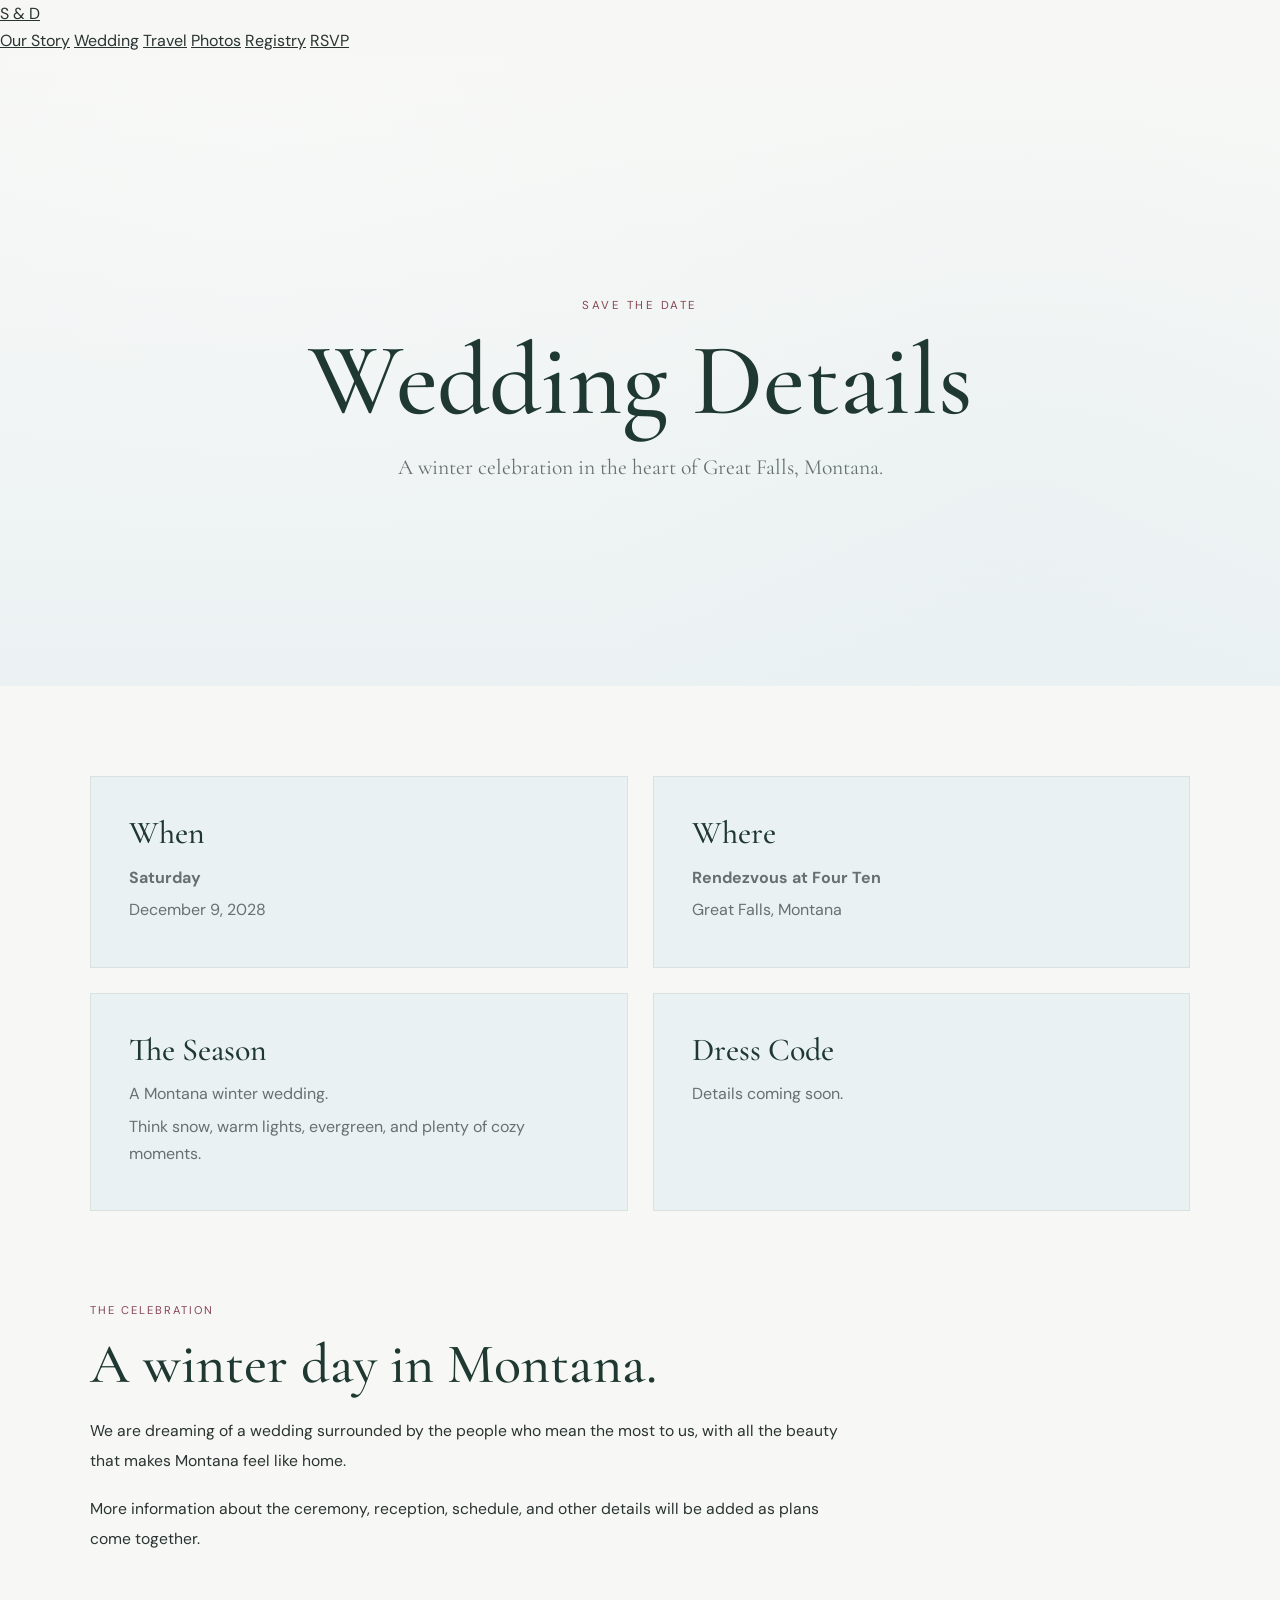
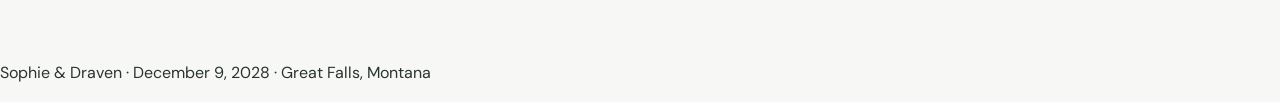
==== details.html @ ab5b7725 "Design/Polishing" ====
<!DOCTYPE html>
<html lang="en">
<head>
  <meta charset="UTF-8">
  <meta name="viewport" content="width=device-width, initial-scale=1.0">

  <title>Wedding Details | Sophie & Draven</title>

  <link rel="preconnect" href="https://fonts.googleapis.com">
  <link rel="preconnect" href="https://fonts.gstatic.com" crossorigin>

  <link href="https://fonts.googleapis.com/css2?family=Cormorant+Garamond:wght@400;500;600&family=DM+Sans:wght@400;500;600&display=swap" rel="stylesheet">

  <link rel="stylesheet" href="styles.css">
  <link rel="stylesheet" href="pages.css">
</head>

<body>

<header>
  <nav>
    <a href="index.html">S & D</a>

    <div>
      <a href="story.html">Our Story</a>
      <a href="details.html">Wedding</a>
      <a href="travel.html">Travel</a>
      <a href="photos.html">Photos</a>
      <a href="registry.html">Registry</a>
      <a href="rsvp.html">RSVP</a>
    </div>
  </nav>
</header>

<main>

<section class="page-hero">
  <div class="page-hero-inner">
    <div class="page-eyebrow">Save the date</div>

    <h1 class="page-title">Wedding Details</h1>

    <p class="page-subtitle">
      A winter celebration in the heart of Great Falls, Montana.
    </p>
  </div>
</section>

<section class="page-content">

  <div class="page-section">

    <div class="detail-grid">

      <div class="detail-box">
        <h3>When</h3>
        <p><strong>Saturday</strong></p>
        <p>December 9, 2028</p>
      </div>

      <div class="detail-box">
        <h3>Where</h3>
        <p><strong>Rendezvous at Four Ten</strong></p>
        <p>Great Falls, Montana</p>
      </div>

      <div class="detail-box">
        <h3>The Season</h3>
        <p>A Montana winter wedding.</p>
        <p>Think snow, warm lights, evergreen, and plenty of cozy moments.</p>
      </div>

      <div class="detail-box">
        <h3>Dress Code</h3>
        <p>Details coming soon.</p>
      </div>

    </div>

  </div>

  <div class="page-section">

    <div class="section-kicker">The celebration</div>

    <h2 class="section-title">A winter day in Montana.</h2>

    <p class="page-text">
      We are dreaming of a wedding surrounded by the people who mean the most
      to us, with all the beauty that makes Montana feel like home.
    </p>

    <p class="page-text">
      More information about the ceremony, reception, schedule, and other
      details will be added as plans come together.
    </p>

  </div>

</section>

</main>

<footer>
  <p>Sophie & Draven · December 9, 2028 · Great Falls, Montana</p>
</footer>

</body>
</html>
---- styles.css ----
/* =========================================================

   SOPHIE & DRAVEN

   WINTER WEDDING — DECEMBER 9, 2028

========================================================= */

:root {

  --snow: #F7F8F6;

  --ivory: #FCFAF7;

  --winter: #EAF1F2;

  --ice: #D5E2E5;

  --ice-blue: #AFC7CC;



  --pine: #1F3932;

  --spruce: #36564F;



  --cranberry: #874452;

  --champagne: #B7AA9D;



  --text: #293331;

  --muted: #66716F;



  --white: #FFFFFF;



  --shadow-soft: 0 12px 35px rgba(31, 57, 50, 0.08);

  --shadow-hover: 0 18px 45px rgba(31, 57, 50, 0.14);

}



  --shadow-soft: 0 12px 35px rgba(36, 60, 53, 0.08);

  --shadow-hover: 0 18px 45px rgba(36, 60, 53, 0.13);

}



/* =========================================================

   RESET

========================================================= */



* {

  box-sizing: border-box;

}



html {

  scroll-behavior: smooth;

}



body {

  margin: 0;

  background: var(--snow);

  color: var(--text);

  font-family: "DM Sans", sans-serif;

  line-height: 1.7;

}



a {

  color: inherit;

}



button,

a {

  -webkit-tap-highlight-color: transparent;

}



/* =========================================================

   TYPOGRAPHY

========================================================= */



h1,

h2,

h3,

h4 {

  font-family: "Cormorant Garamond", serif;

  font-weight: 500;

  line-height: 1.15;

  color: var(--pine);

}



h2 {

  margin: 0.35rem 0 1rem;

  font-size: clamp(2.4rem, 5vw, 3.8rem);

}



p {

  margin-top: 0;

}



.eyebrow {

  margin: 0 0 0.65rem;

  color: var(--cranberry);

  font-size: 0.68rem;

  font-weight: 600;

  letter-spacing: 0.22em;

  text-transform: uppercase;

}



/* =========================================================

   HERO

========================================================= */



.hero {

  position: relative;

  min-height: 100vh;

  display: flex;

  flex-direction: column;

  justify-content: space-between;

  overflow: hidden;

  color: var(--white);



  background:

    radial-gradient(circle at 15% 20%, rgba(184, 205, 208, 0.12) 0 1px, transparent 2px),

    radial-gradient(circle at 75% 30%, rgba(255, 255, 255, 0.14) 0 1px, transparent 2px),

    radial-gradient(circle at 40% 75%, rgba(255, 255, 255, 0.12) 0 1px, transparent 2px),

    linear-gradient(135deg, #1E3530 0%, #29473F 48%, #203A35 100%);

  background-size: 95px 95px, 130px 130px, 170px 170px, auto;

}



.hero::before,

.hero::after {

  content: "";

  position: absolute;

  pointer-events: none;

  border-radius: 50%;

  filter: blur(1px);

}



.hero::before {

  width: 340px;

  height: 340px;

  top: -170px;

  right: -90px;

  background: rgba(220, 232, 232, 0.07);

}



.hero::after {

  width: 280px;

  height: 280px;

  bottom: -150px;

  left: -100px;

  background: rgba(184, 205, 208, 0.06);

}



/* =========================================================

   NAVIGATION

========================================================= */



.navigation {

  position: relative;

  z-index: 5;



  width: 100%;

  padding: 1.5rem 5vw;



  display: flex;

  align-items: center;

  justify-content: space-between;



  border-bottom: 1px solid rgba(255, 255, 255, 0.13);

}



.nav-logo {

  color: var(--white);

  text-decoration: none;



  font-family: "Cormorant Garamond", serif;

  font-size: 1.25rem;

  letter-spacing: 0.08em;

}



.nav-links {

  display: flex;

  align-items: center;

  gap: 2rem;

}



.nav-links a {

  color: rgba(255, 255, 255, 0.88);

  text-decoration: none;



  font-size: 0.72rem;

  font-weight: 500;

  letter-spacing: 0.13em;

  text-transform: uppercase;



  transition: color 0.25s ease;

}



.nav-links a:hover {

  color: var(--ice);

}



/* =========================================================

   HERO CONTENT

========================================================= */



.hero-content {

  position: relative;

  z-index: 2;



  width: min(900px, 90%);

  margin: auto;



  text-align: center;

}



.hero .eyebrow {

  color: var(--ice);

}



.hero h1 {

  margin: 0;



  color: var(--white);

  font-size: clamp(4rem, 10vw, 8rem);

  letter-spacing: -0.025em;

}



.hero h1 span {

  color: var(--ice-blue);

  font-weight: 400;

}



.hero-subtitle {

  margin: 1rem 0 1.4rem;



  color: rgba(255, 255, 255, 0.9);

  font-size: 0.78rem;

  font-weight: 600;

  letter-spacing: 0.3em;

}



.ornament {

  margin: 0.5rem 0;



  color: var(--ice-blue);

  font-size: 1.15rem;

}



.wedding-date,

.date-note,

.countdown-date,

.rsvp-date,

.footer-date {

  font-family: "Cormorant Garamond", serif;

}

.details-card h3 {

  font-family: "Cormorant Garamond", serif;

  font-size: 3.2rem;

  font-weight: 500;

  letter-spacing: 0.01em;

}



.hero-location {

  margin-bottom: 2rem;



  color: rgba(255, 255, 255, 0.72);

  font-size: 0.85rem;

  letter-spacing: 0.13em;

  text-transform: uppercase;

}



/* =========================================================

   BUTTON

========================================================= */



.button {

  display: inline-block;



  padding: 0.9rem 1.7rem;



  border: 1px solid rgba(255, 255, 255, 0.45);

  border-radius: 2px;



  color: var(--white);

  background: rgba(255, 255, 255, 0.08);



  text-decoration: none;

  font-size: 0.7rem;

  font-weight: 600;

  letter-spacing: 0.16em;

  text-transform: uppercase;



  backdrop-filter: blur(8px);



  transition:

*background* 0.25s ease,

    border-color 0.25s ease,

    transform 0.25s ease;

}



.button:hover {

  background: rgba(255, 255, 255, 0.16);

  border-color: rgba(255, 255, 255, 0.75);

  transform: translateY(-2px);

}



.hero-bottom {

  position: relative;

  z-index: 2;



  padding: 1.25rem;



  border-top: 1px solid rgba(255, 255, 255, 0.12);



  color: rgba(255, 255, 255, 0.62);

  text-align: center;



  font-size: 0.62rem;

  font-weight: 600;

  letter-spacing: 0.25em;

}



/* =========================================================

   GENERAL SECTIONS

========================================================= */



.section {

  position: relative;

  padding: 6rem 1.5rem;

}



.section::before {

  content: "✧";

  position: absolute;

  top: 2rem;

  left: 50%;

  transform: translateX(-50%);



  color: rgba(184, 205, 208, 0.38);

  font-size: 0.8rem;

}



/* =========================================================

   STORY

========================================================= */



.story-section {

  background: var(--snow);

}



.story-inner {

  width: min(850px, 100%);

  margin: 0 auto;

  text-align: center;

}



.story-flourish,

.details-flourish,

.registry-flourish,

.rsvp-flourish,

.countdown-flourish {

  display: flex;

  align-items: center;

  justify-content: center;

  gap: 0.8rem;



  margin: 1rem auto 1.8rem;

}



.story-flourish span:first-child,

.story-flourish span:last-child,

.details-flourish span:first-child,

.details-flourish span:last-child,

.registry-flourish span:first-child,

.registry-flourish span:last-child,

.rsvp-flourish span:first-child,

.rsvp-flourish span:last-child,

.countdown-flourish span:first-child,

.countdown-flourish span:last-child {

  width: 55px;

  height: 1px;

  background: var(--ice-blue);

}



.flourish-heart,

.story-flourish span:nth-child(2),

.details-flourish span:nth-child(2),

.registry-flourish span:nth-child(2),

.rsvp-flourish span:nth-child(2),

.countdown-flourish span:nth-child(2) {

  color: var(--cranberry);

  font-size: 0.8rem;

}



.story-tagline {

  margin: 0 0 2rem;



  color: var(--spruce);

  font-family: "Cormorant Garamond", serif;

  font-size: 1.25rem;

  font-style: italic;

}



.story-letter {

  position: relative;



  padding: clamp(2rem, 5vw, 3.5rem);



  border: 1px solid rgba(184, 205, 208, 0.7);

  border-radius: 3px;



  background: rgba(255, 255, 255, 0.65);



  box-shadow: var(--shadow-soft);



  text-align: left;

}



.story-letter::before {

  content: "❄";

  position: absolute;

  top: 1rem;

  right: 1.25rem;



  color: var(--ice-blue);

  font-size: 0.9rem;

}



.story-letter p {

  color: #555D5D;

  font-size: 0.95rem;

}



.story-dropcap::first-letter {

  float: left;



  margin: 0.08em 0.08em 0 0;



  color: var(--cranberry);

  font-family: "Cormorant Garamond", serif;

  font-size: 4rem;

  line-height: 0.8;

}



.story-ending {

  margin-top: 2rem;



  color: var(--pine) !important;

  font-family: "Cormorant Garamond", serif;

  font-size: 1.1rem !important;

  font-style: italic;

}



.story-signoff {

  display: flex;

  justify-content: center;

  gap: 0.7rem;



  margin-top: 2rem;

  padding-top: 1.5rem;



  border-top: 1px solid rgba(184, 205, 208, 0.55);



  color: var(--spruce);

  font-family: "Cormorant Garamond", serif;

  font-style: italic;

}



.signoff-heart {

  color: var(--cranberry);

}



.story-bottom-note {

  display: flex;

  justify-content: center;

  align-items: center;

  gap: 1rem;



  margin-top: 2rem;



  color: var(--muted);

  font-size: 0.8rem;

  font-style: italic;

}



.story-bottom-note p {

  margin: 0;

}



.story-sparkle {

  color: var(--ice-blue);

}



/* =========================================================

   COUNTDOWN

========================================================= */



.countdown-section {

  position: relative;

  overflow: hidden;



  padding: 5.5rem 1.5rem;



  background:

    linear-gradient(

      135deg,

      var(--winter) 0%,

      var(--ice) 100%

    );



  text-align: center;

}



.countdown-section::before,

.countdown-section::after {

  position: absolute;



  color: rgba(64, 93, 89, 0.08);

  font-size: 9rem;

}



.countdown-section::before {

  content: "❄";

  top: -2rem;

  left: 5%;

}



.countdown-section::after {

  content: "❄";

  right: 5%;

  bottom: -2rem;

}



.countdown-inner {

  position: relative;

  z-index: 1;



  width: min(900px, 100%);

  margin: 0 auto;

}



.countdown-section h2 {

  color: var(--pine);

}



.countdown-date {

  margin-bottom: 2.3rem;



  color: var(--spruce);

  font-size: 0.75rem;

  font-weight: 600;

  letter-spacing: 0.18em;

}



.countdown {

  display: flex;

  align-items: center;

  justify-content: center;

  gap: 1.3rem;

}



.countdown-unit {

  min-width: 95px;

}



.countdown-number {

  display: block;



  color: var(--pine);

  font-family: "Cormorant Garamond", serif;

  font-size: clamp(2.8rem, 7vw, 4.7rem);

  line-height: 1;

}



.countdown-label {

  display: block;



  margin-top: 0.65rem;



  color: var(--muted);

  font-size: 0.62rem;

  font-weight: 600;

  letter-spacing: 0.18em;

}



.countdown-divider {

  padding-bottom: 1.3rem;



  color: var(--cranberry);

  font-size: 1.3rem;

}



/* =========================================================

   WEDDING DETAILS

========================================================= */



.details-section {

  background: var(--ivory);

}



.details-inner {

  width: min(1050px, 100%);

  margin: 0 auto;

  text-align: center;

}



.details-intro {

  width: min(620px, 100%);

  margin: 0 auto 2.5rem;



  color: var(--muted);

}



.details-main-card {

  position: relative;



  width: min(700px, 100%);

  margin: 0 auto 2rem;

  padding: 3rem 2rem;



  border: 1px solid var(--ice-blue);

  border-radius: 4px;



  background: var(--snow);



  box-shadow: var(--shadow-soft);

}



.detail-label,

.detail-card-label,

.travel-card-label,

.fund-label {

  margin-bottom: 0.5rem;



  color: var(--cranberry);

  font-size: 0.63rem;

  font-weight: 600;

  letter-spacing: 0.2em;

  text-transform: uppercase;

}



.details-main-card h3 {

  margin: 0 0 0.5rem;



  font-size: clamp(2rem, 4vw, 2.8rem);

}



.venue-name {

  margin-bottom: 0.15rem;



  color: var(--spruce);

  font-family: "Cormorant Garamond", serif;

  font-size: 1.25rem;

}



.venue-location {

  color: var(--muted);

}



.date-note {

  display: flex;

  justify-content: center;

  align-items: center;

  gap: 0.8rem;



  margin-top: 1.5rem;

  padding-top: 1.3rem;



  border-top: 1px solid var(--ice);



  color: var(--spruce);

  font-size: 0.7rem;

  font-weight: 600;

  letter-spacing: 0.14em;

}



.date-note-heart {

  color: var(--cranberry);

}



.detail-cards {

  display: grid;

  grid-template-columns: repeat(3, 1fr);

  gap: 1.25rem;

}



.detail-card {

  padding: 2rem 1.5rem;



  border: 1px solid rgba(184, 205, 208, 0.7);

  border-radius: 3px;



  background: var(--white);



  box-shadow: var(--shadow-soft);



  transition:

    transform 0.25s ease,

    box-shadow 0.25s ease;

}



.detail-card:hover {

  transform: translateY(-4px);

  box-shadow: var(--shadow-hover);

}



.detail-icon {

  margin-bottom: 1rem;



  color: var(--cranberry);

  font-size: 1.3rem;

}



.detail-card h4 {

  margin: 0 0 0.8rem;



  font-size: 1.35rem;

}



.detail-card p:last-child {

  margin-bottom: 0;



  color: var(--muted);

  font-size: 0.88rem;

}



.details-bottom {

  margin-top: 2rem;



  color: var(--muted);

  font-size: 0.8rem;

  font-style: italic;

}



/* =========================================================

   TRAVEL

========================================================= */



.travel-section {

  background: var(--winter);

}



.travel-inner {

  width: min(1100px, 100%);

  margin: 0 auto;

  text-align: center;

}



.travel-intro {

  width: min(700px, 100%);

  margin: 0 auto 2.5rem;



  color: var(--muted);

}



.travel-cards {

  display: grid;

  grid-template-columns: repeat(3, 1fr);

  gap: 1.25rem;

}



.travel-card {

  padding: 2rem 1.5rem;



  border: 1px solid rgba(184, 205, 208, 0.85);

  border-radius: 3px;



  background: rgba(255, 255, 255, 0.7);



  box-shadow: var(--shadow-soft);

}



.travel-icon {

  margin-bottom: 1rem;



  color: var(--spruce);

  font-size: 1.35rem;

}



.travel-card h3 {

  margin: 0 0 0.7rem;



  font-size: 1.4rem;

}



.travel-card p {

  color: var(--muted);

  font-size: 0.88rem;

}



.travel-detail {

  margin-bottom: 0;



  color: var(--spruce) !important;

  font-size: 0.78rem !important;

  font-weight: 600;

}



.stay-section {

  margin-top: 4rem;

  padding: 3rem;



  border: 1px solid rgba(184, 205, 208, 0.7);

  background: rgba(255, 255, 255, 0.55);

}



.stay-section h3,

.while-here h3 {

  margin: 0.3rem 0 0.8rem;



  font-size: 2rem;

}



.stay-intro,

.while-here-intro {

  color: var(--muted);

}



.hotel-list {

  display: grid;

  grid-template-columns: repeat(3, 1fr);

  gap: 1rem;



  margin-top: 2rem;

}



.hotel-item {

  padding: 1.3rem;



  border-top: 1px solid var(--ice-blue);

}



.hotel-item h4 {

  margin: 0 0 0.5rem;



  font-size: 1.1rem;

}



.hotel-item p {

  margin: 0;



  color: var(--muted);

  font-size: 0.82rem;

}



.while-here {

  margin-top: 4rem;

}



.favorite-list {

  width: min(800px, 100%);

  margin: 2rem auto 0;



  text-align: left;

}



.favorite-item {

  display: flex;

  gap: 1.3rem;



  padding: 1.3rem 0;



  border-bottom: 1px solid rgba(184, 205, 208, 0.65);

}



.favorite-number {

  color: var(--cranberry);

  font-family: "Cormorant Garamond", serif;

  font-size: 1.15rem;

}



.favorite-item h4 {

  margin: 0 0 0.3rem;



  font-size: 1.05rem;

}



.favorite-item p {

  margin: 0;



  color: var(--muted);

  font-size: 0.83rem;

}



.winter-note {

  display: flex;

  justify-content: center;

  align-items: center;

  gap: 1rem;



  width: min(750px, 100%);

  margin: 3rem auto 0;

  padding: 1.3rem 1.5rem;



  border: 1px solid var(--ice-blue);

  background: rgba(255, 255, 255, 0.65);



  color: var(--muted);

  font-size: 0.82rem;

  font-style: italic;

}



.winter-note span {

  color: var(--spruce);

  font-size: 1.1rem;

}



.winter-note p {

  margin: 0;

}



/* =========================================================

   REGISTRY

========================================================= */



.registry-section {

  background: var(--ivory);

}



.registry-inner {

  width: min(1000px, 100%);

  margin: 0 auto;

  text-align: center;

}



.registry-intro,

.registry-intro-second {

  width: min(680px, 100%);

  margin: 0 auto 0.8rem;



  color: var(--muted);

}



.fund-cards {

  display: grid;

  grid-template-columns: repeat(2, 1fr);

  gap: 1.5rem;



  margin-top: 2.5rem;

}



.fund-card {

  padding: 2.5rem 2rem;



  border: 1px solid rgba(184, 205, 208, 0.8);

  border-radius: 3px;



  background: var(--snow);



  box-shadow: var(--shadow-soft);



  transition:

    transform 0.25s ease,

    box-shadow 0.25s ease;

}



.fund-card:hover {

  transform: translateY(-4px);

  box-shadow: var(--shadow-hover);

}



.fund-icon {

  margin-bottom: 1rem;



  color: var(--cranberry);

  font-size: 1.4rem;

}



.fund-card h3 {

  margin: 0 0 0.8rem;



  font-size: 1.7rem;

}



.fund-card > p:not(.fund-label) {

  color: var(--muted);

  font-size: 0.88rem;

}



.fund-button {

  display: inline-block;



  margin-top: 0.8rem;

  padding: 0.8rem 1.25rem;



  border: 1px solid var(--spruce);



  color: var(--spruce);

  text-decoration: none;



  font-size: 0.68rem;

  font-weight: 600;

  letter-spacing: 0.12em;

  text-transform: uppercase;



  transition: all 0.25s ease;

}



.fund-button:hover {

  background: var(--spruce);

  color: var(--white);

}



.in-person-gift {

  display: flex;

  align-items: center;

  gap: 1rem;



  width: min(700px, 100%);

  margin: 2rem auto;

  padding: 1.4rem 1.5rem;



  border-left: 2px solid var(--ice-blue);



  background: var(--winter);



  text-align: left;

}



.gift-icon {

  color: var(--cranberry);

  font-size: 1.25rem;

}



.gift-title {

  margin-bottom: 0.15rem;



  color: var(--pine);

  font-family: "Cormorant Garamond", serif;

  font-size: 1.05rem;

}



.in-person-gift p:last-child {

  margin: 0;



  color: var(--muted);

  font-size: 0.8rem;

}



.registry-bottom {

  margin-top: 2.5rem;

  padding-top: 2rem;



  border-top: 1px solid var(--ice);



  color: var(--muted);

  font-family: "Cormorant Garamond", serif;

  font-style: italic;

}



.registry-bottom span {

  display: block;



  margin-top: 0.6rem;



  color: var(--cranberry);

}



/* =========================================================

   RSVP

========================================================= */



.rsvp-section {

  background:

    linear-gradient(

      135deg,

      var(--winter),

      var(--snow)

    );

}



.rsvp-inner {

  width: min(850px, 100%);

  margin: 0 auto;

  text-align: center;

}



.rsvp-intro {

  width: min(600px, 100%);

  margin: 0 auto 2rem;



  color: var(--muted);

}



.rsvp-card {

  position: relative;



  padding: 3.2rem 2rem;



  border: 1px solid var(--ice-blue);

  border-radius: 4px;



  background: rgba(255, 255, 255, 0.72);



  box-shadow: var(--shadow-soft);

}



.rsvp-icon {

  color: var(--cranberry);

  font-size: 1.5rem;

}



.rsvp-card h3 {

  margin: 0.8rem 0 1rem;



  font-size: 2rem;

}



.rsvp-card p {

  width: min(550px, 100%);

  margin-left: auto;

  margin-right: auto;



  color: var(--muted);

}



.rsvp-note {

  font-size: 0.82rem;

  font-style: italic;

}



.rsvp-date {

  display: flex;

  justify-content: center;

  flex-wrap: wrap;

  gap: 0.7rem;



  margin-top: 2rem;

  padding-top: 1.5rem;



  border-top: 1px solid var(--ice);



  color: var(--spruce);

  font-size: 0.7rem;

  font-weight: 600;

  letter-spacing: 0.14em;

}



.rsvp-bottom {

  margin-top: 2rem;



  color: var(--cranberry);

  font-family: "Cormorant Garamond", serif;

  font-style: italic;

}



/* =========================================================

   FOOTER

========================================================= */



.footer {

  position: relative;



  padding: 4rem 1.5rem 3rem;



  background:

    radial-gradient(

      circle at 50% 0%,

      rgba(184, 205, 208, 0.08),

      transparent 45%

    ),

    var(--pine);



  color: var(--white);



  text-align: center;

}



.footer-flourish {

  display: flex;

  justify-content: center;

  align-items: center;

  gap: 0.8rem;



  margin-bottom: 1.5rem;

}



.footer-flourish span:first-child,

.footer-flourish span:last-child {

  width: 50px;

  height: 1px;

  background: rgba(184, 205, 208, 0.5);

}



.footer-flourish span:nth-child(2) {

  color: var(--ice-blue);

}



.footer-names {

  margin-bottom: 0.4rem;



  font-family: "Cormorant Garamond", serif;

  font-size: 1.5rem;

  letter-spacing: 0.1em;

}



.footer-date {

  margin-bottom: 1rem;



  color: var(--ice-blue);

  font-size: 0.68rem;

  font-weight: 600;

  letter-spacing: 0.17em;

}



.footer-message {

  margin: 0.5rem 0 0;



  color: rgba(255, 255, 255, 0.9);



  font-family: "DM Sans", sans-serif;

  font-size: 0.9rem;

  letter-spacing: 0.03em;

}



.footer-heart {

  margin: 1rem 0 0;



  color: var(--cranberry);

  font-size: 1.1rem;

}

/* =========================

   COUNTDOWN

\========================= */



.countdown-section {

  background: var(--winter);

  padding: 6rem 1.5rem;

  text-align: center;

  position: relative;

  overflow: hidden;

}



.countdown-section::before,

.countdown-section::after {

  content: "✦";

  position: absolute;

  color: var(--ice-blue);

  font-size: 2rem;

  opacity: 0.55;

}



.countdown-section::before {

  top: 2.5rem;

  left: 12%;

}



.countdown-section::after {

  bottom: 2.5rem;

  right: 12%;

}



.countdown-inner {

  max-width: 900px;

  margin: 0 auto;

}



.countdown-eyebrow {

  margin: 0 0 1rem;

  color: var(--cranberry);

  font-family: "DM Sans", sans-serif;

  font-size: 0.72rem;

  font-weight: 600;

  letter-spacing: 0.22em;

}



.countdown-title {

  display: flex;

  align-items: center;

  justify-content: center;

  gap: 1.25rem;

}



.countdown-title span {

  width: 55px;

  height: 1px;

  background: var(--ice-blue);

}



.countdown-title h2 {

  margin: 0;

  color: var(--pine);

  font-family: "Cormorant Garamond", serif;

  font-size: clamp(2.3rem, 5vw, 3.5rem);

  font-weight: 500;

}



.countdown-date {

  margin: 1.25rem 0 3rem;

  color: var(--spruce);

  font-family: "DM Sans", sans-serif;

  font-size: 0.72rem;

  font-weight: 600;

  letter-spacing: 0.18em;

}



.countdown {

  display: flex;

  align-items: center;

  justify-content: center;

  gap: clamp(1.5rem, 5vw, 4rem);

  margin: 0 auto;

}



.countdown-unit {

  display: flex;

  flex-direction: column;

  align-items: center;

  justify-content: center;

  min-width: 90px;

}



.countdown-number {

  color: var(--pine);

  font-family: "Cormorant Garamond", serif;

  font-size: clamp(3rem, 6vw, 4.5rem);

  font-weight: 500;

  line-height: 1;

}



.countdown-label {

  margin-top: 0.6rem;

  color: var(--muted);

  font-family: "DM Sans", sans-serif;

  font-size: 0.65rem;

  font-weight: 600;

  letter-spacing: 0.18em;

}



.countdown-divider {

  color: var(--cranberry);

  font-size: 0.8rem;

  margin-top: -1rem;

}



@media (max-width: 650px) {

  .countdown-section {

    padding: 4.5rem 1rem;

  }



  .countdown {

    gap: 0.8rem;

  }



  .countdown-unit {

    min-width: 65px;

  }



  .countdown-divider {

    font-size: 0.65rem;

  }



  .countdown-title span {

    width: 30px;

  }

}

/* =========================================================
   FINAL POLISH
========================================================= */

.wedding-date {
  font-family: "Cormorant Garamond", serif;
  font-size: clamp(1.55rem, 3vw, 2rem);
  font-weight: 500;
  letter-spacing: 0.08em;
}

.date-note,
.rsvp-date,
.footer-date {
  font-family: "DM Sans", sans-serif;
}

.details-main-card h3 {
  font-family: "Cormorant Garamond", serif;
  font-weight: 500;
  letter-spacing: 0;
}

.venue-name {
  font-family: "Cormorant Garamond", serif;
}

.footer-message {
  color: #F8FAF8;
  opacity: 1;
}

@media (max-width: 800px) {
  .detail-cards,
  .travel-cards {
    grid-template-columns: 1fr;
  }

  .hotel-list {
    grid-template-columns: 1fr;
  }

  .fund-cards {
    grid-template-columns: 1fr;
  }

  .nav-links {
    gap: 1rem;
  }
}

@media (max-width: 480px) {
  .navigation {
    padding: 1.1rem 1.25rem;
  }

  .nav-links {
    display: none;
  }

  .hero h1 {
    font-size: clamp(3.2rem, 16vw, 5rem);
  }

  .section {
    padding: 4.5rem 1rem;
  }

  .details-main-card {
    padding: 2.4rem 1.25rem;
  }

  .story-letter {
    padding: 1.7rem 1.35rem;
  }
}
---- pages.css ----
/* =========================================================
   SOPHIE & DRAVEN — MULTI-PAGE STYLES
   ========================================================= */

.page-hero {
  min-height: 48vh;
  display: flex;
  align-items: center;
  justify-content: center;
  text-align: center;
  padding: 120px 24px 80px;
  background:
    linear-gradient(rgba(247, 248, 246, 0.78), rgba(234, 241, 242, 0.9)),
    radial-gradient(circle at 20% 20%, rgba(255,255,255,.9), transparent 35%),
    radial-gradient(circle at 80% 70%, rgba(213,226,229,.7), transparent 40%);
}

.page-hero-inner {
  max-width: 850px;
}

.page-eyebrow {
  font-family: "DM Sans", sans-serif;
  font-size: 0.72rem;
  letter-spacing: 0.22em;
  color: var(--cranberry);
  margin-bottom: 18px;
  text-transform: uppercase;
}

.page-title {
  font-family: "Cormorant Garamond", serif;
  font-size: clamp(3.2rem, 8vw, 6.5rem);
  line-height: .9;
  font-weight: 500;
  color: var(--pine);
  margin: 0 0 24px;
}

.page-subtitle {
  max-width: 650px;
  margin: 0 auto;
  font-family: "Cormorant Garamond", serif;
  font-size: 1.35rem;
  line-height: 1.6;
  color: var(--muted);
}

.page-content {
  max-width: 1100px;
  margin: 0 auto;
  padding: 90px 24px;
}

.page-section {
  margin-bottom: 90px;
}

.page-section:last-child {
  margin-bottom: 0;
}

.section-kicker {
  font-family: "DM Sans", sans-serif;
  text-transform: uppercase;
  letter-spacing: .18em;
  font-size: .7rem;
  color: var(--cranberry);
  margin-bottom: 12px;
}

.section-title {
  font-family: "Cormorant Garamond", serif;
  color: var(--pine);
  font-size: clamp(2.2rem, 5vw, 3.5rem);
  font-weight: 500;
  margin: 0 0 20px;
}

.page-text {
  max-width: 750px;
  font-family: "DM Sans", sans-serif;
  color: var(--text);
  line-height: 1.9;
  font-size: .98rem;
}

.page-text + .page-text {
  margin-top: 18px;
}

/* -----------------------------------------
   PAGE CARDS
   ----------------------------------------- */

.page-card-grid {
  display: grid;
  grid-template-columns: repeat(2, 1fr);
  gap: 24px;
}

.page-card {
  display: block;
  padding: 42px 34px;
  background: rgba(255,255,255,.7);
  border: 1px solid rgba(54,86,79,.14);
  text-decoration: none;
  transition: transform .3s ease, box-shadow .3s ease, background .3s ease;
}

.page-card:hover {
  transform: translateY(-5px);
  background: white;
  box-shadow: 0 18px 45px rgba(31,57,50,.1);
}

.page-card-number {
  font-family: "Cormorant Garamond", serif;
  font-size: 1.2rem;
  color: var(--cranberry);
}

.page-card h3 {
  font-family: "Cormorant Garamond", serif;
  color: var(--pine);
  font-size: 2rem;
  font-weight: 500;
  margin: 14px 0 8px;
}

.page-card p {
  font-family: "DM Sans", sans-serif;
  color: var(--muted);
  line-height: 1.7;
  margin: 0;
}

.page-link {
  display: inline-block;
  margin-top: 20px;
  font-family: "DM Sans", sans-serif;
  font-size: .72rem;
  text-transform: uppercase;
  letter-spacing: .15em;
  color: var(--cranberry);
}

/* -----------------------------------------
   STORY TIMELINE
   ----------------------------------------- */

.timeline {
  max-width: 800px;
  margin: 50px auto 0;
  position: relative;
}

.timeline::before {
  content: "";
  position: absolute;
  left: 50%;
  top: 0;
  bottom: 0;
  width: 1px;
  background: var(--ice-blue);
}

.timeline-item {
  width: 50%;
  padding: 0 45px 65px;
  position: relative;
}

.timeline-item:nth-child(even) {
  margin-left: 50%;
}

.timeline-item::before {
  content: "♥";
  position: absolute;
  top: 0;
  width: 30px;
  height: 30px;
  display: flex;
  align-items: center;
  justify-content: center;
  background: var(--ivory);
  color: var(--cranberry);
  font-size: .7rem;
}

.timeline-item:nth-child(odd)::before {
  right: -15px;
}

.timeline-item:nth-child(even)::before {
  left: -15px;
}

.timeline-year {
  font-family: "DM Sans", sans-serif;
  font-size: .7rem;
  letter-spacing: .18em;
  text-transform: uppercase;
  color: var(--cranberry);
}

.timeline-item h3 {
  font-family: "Cormorant Garamond", serif;
  font-size: 2rem;
  font-weight: 500;
  color: var(--pine);
  margin: 8px 0;
}

.timeline-item p {
  font-family: "DM Sans", sans-serif;
  color: var(--muted);
  line-height: 1.7;
}

/* -----------------------------------------
   DETAILS
   ----------------------------------------- */

.detail-grid {
  display: grid;
  grid-template-columns: repeat(2, 1fr);
  gap: 25px;
}

.detail-box {
  padding: 38px;
  background: var(--winter);
  border: 1px solid rgba(54,86,79,.1);
}

.detail-box h3 {
  font-family: "Cormorant Garamond", serif;
  color: var(--pine);
  font-size: 2rem;
  font-weight: 500;
  margin: 0 0 12px;
}

.detail-box p {
  font-family: "DM Sans", sans-serif;
  color: var(--muted);
  line-height: 1.7;
  margin: 5px 0;
}

/* -----------------------------------------
   TRAVEL
   ----------------------------------------- */

.travel-card {
  padding: 45px;
  background: linear-gradient(135deg, var(--ivory), var(--winter));
  border: 1px solid rgba(54,86,79,.1);
  margin-bottom: 24px;
}

.travel-card h3 {
  font-family: "Cormorant Garamond", serif;
  color: var(--pine);
  font-size: 2.2rem;
  font-weight: 500;
  margin: 0 0 15px;
}

/* -----------------------------------------
   PHOTO GALLERY
   ----------------------------------------- */

.photo-intro {
  text-align: center;
  max-width: 700px;
  margin: 0 auto 60px;
}

.photo-gallery {
  columns: 3 250px;
  column-gap: 18px;
}

.photo-item {
  break-inside: avoid;
  margin-bottom: 18px;
  position: relative;
  overflow: hidden;
  background: var(--winter);
}

.photo-item img {
  width: 100%;
  display: block;
  transition: transform .5s ease;
}

.photo-item:hover img {
  transform: scale(1.035);
}

.photo-placeholder {
  min-height: 320px;
  display: flex;
  align-items: center;
  justify-content: center;
  text-align: center;
  padding: 30px;
  background:
    linear-gradient(135deg, var(--winter), var(--ice));
  color: var(--spruce);
  font-family: "Cormorant Garamond", serif;
  font-size: 1.5rem;
}

.photo-caption {
  padding: 13px 15px;
  background: rgba(252,250,247,.96);
  font-family: "DM Sans", sans-serif;
  font-size: .75rem;
  color: var(--muted);
}

/* -----------------------------------------
   REGISTRY
   ----------------------------------------- */

.registry-box {
  max-width: 700px;
  margin: 0 auto;
  padding: 60px 40px;
  text-align: center;
  background: var(--winter);
  border: 1px solid rgba(54,86,79,.12);
}

.registry-heart {
  color: var(--cranberry);
  font-size: 1.2rem;
  margin-bottom: 18px;
}

.registry-box h2 {
  font-family: "Cormorant Garamond", serif;
  color: var(--pine);
  font-size: 3rem;
  font-weight: 500;
  margin: 0 0 18px;
}

.registry-box p {
  font-family: "DM Sans", sans-serif;
  color: var(--muted);
  line-height: 1.8;
}

/* -----------------------------------------
   RSVP
   ----------------------------------------- */

.rsvp-box {
  max-width: 750px;
  margin: 0 auto;
  padding: 70px 40px;
  text-align: center;
  background: linear-gradient(145deg, var(--ivory), var(--winter));
  border: 1px solid rgba(54,86,79,.12);
}

.rsvp-box h2 {
  font-family: "Cormorant Garamond", serif;
  font-size: 3.2rem;
  font-weight: 500;
  color: var(--pine);
  margin: 0 0 20px;
}

.rsvp-box p {
  font-family: "DM Sans", sans-serif;
  color: var(--muted);
  line-height: 1.8;
}

/* -----------------------------------------
   BUTTON
   ----------------------------------------- */

.elegant-button {
  display: inline-block;
  padding: 14px 25px;
  margin-top: 20px;
  border: 1px solid var(--pine);
  color: var(--pine);
  text-decoration: none;
  font-family: "DM Sans", sans-serif;
  font-size: .7rem;
  letter-spacing: .16em;
  text-transform: uppercase;
  transition: all .3s ease;
}

.elegant-button:hover {
  background: var(--pine);
  color: white;
}

/* -----------------------------------------
   MOBILE
   ----------------------------------------- */

@media (max-width: 700px) {

  .page-hero {
    min-height: 42vh;
    padding: 100px 20px 60px;
  }

  .page-content {
    padding: 65px 20px;
  }

  .page-card-grid,
  .detail-grid {
    grid-template-columns: 1fr;
  }

  .timeline::before {
    left: 10px;
  }

  .timeline-item,
  .timeline-item:nth-child(even) {
    width: 100%;
    margin-left: 0;
    padding-left: 45px;
    padding-right: 10px;
  }

  .timeline-item:nth-child(odd)::before,
  .timeline-item:nth-child(even)::before {
    left: -5px;
    right: auto;
  }

  .photo-gallery {
    columns: 2 140px;
    column-gap: 10px;
  }

  .photo-item {
    margin-bottom: 10px;
  }

  .photo-placeholder {
    min-height: 220px;
  }

  .travel-card,
  .registry-box,
  .rsvp-box {
    padding: 40px 25px;
  }
}
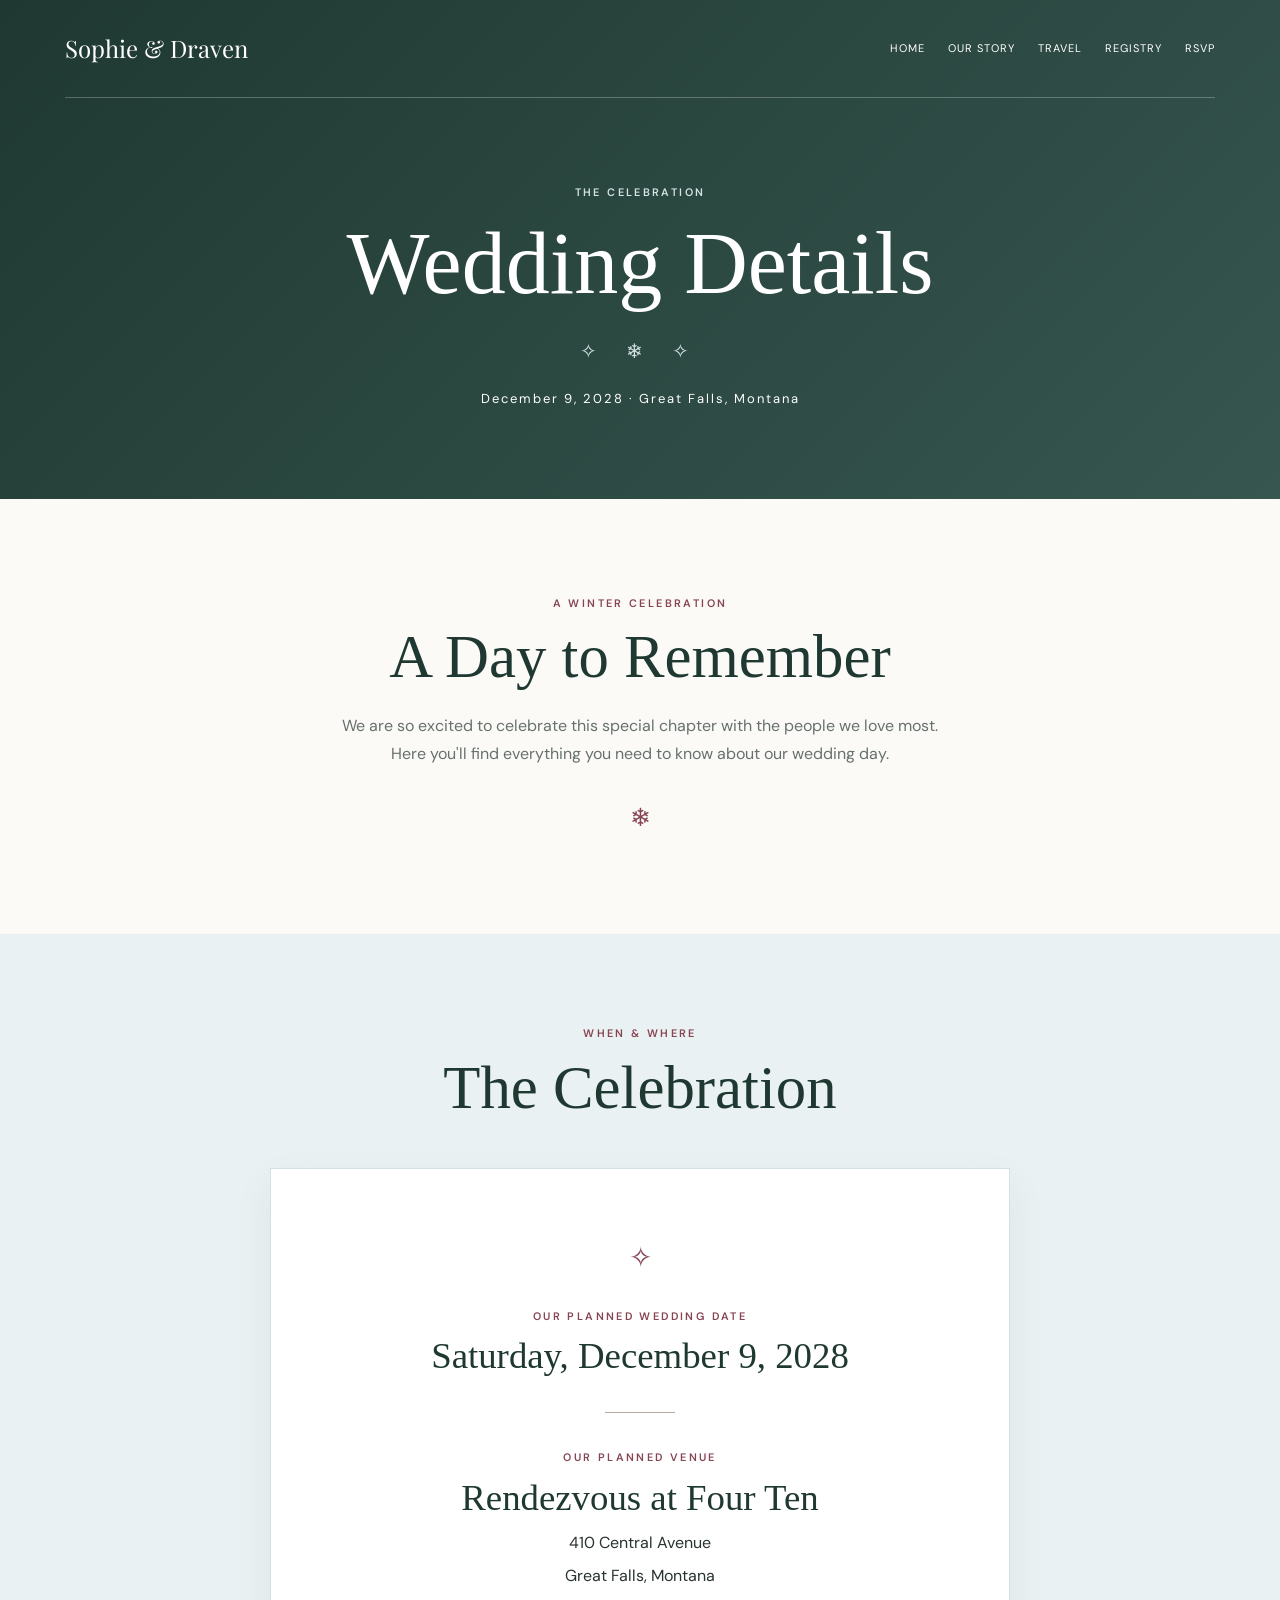
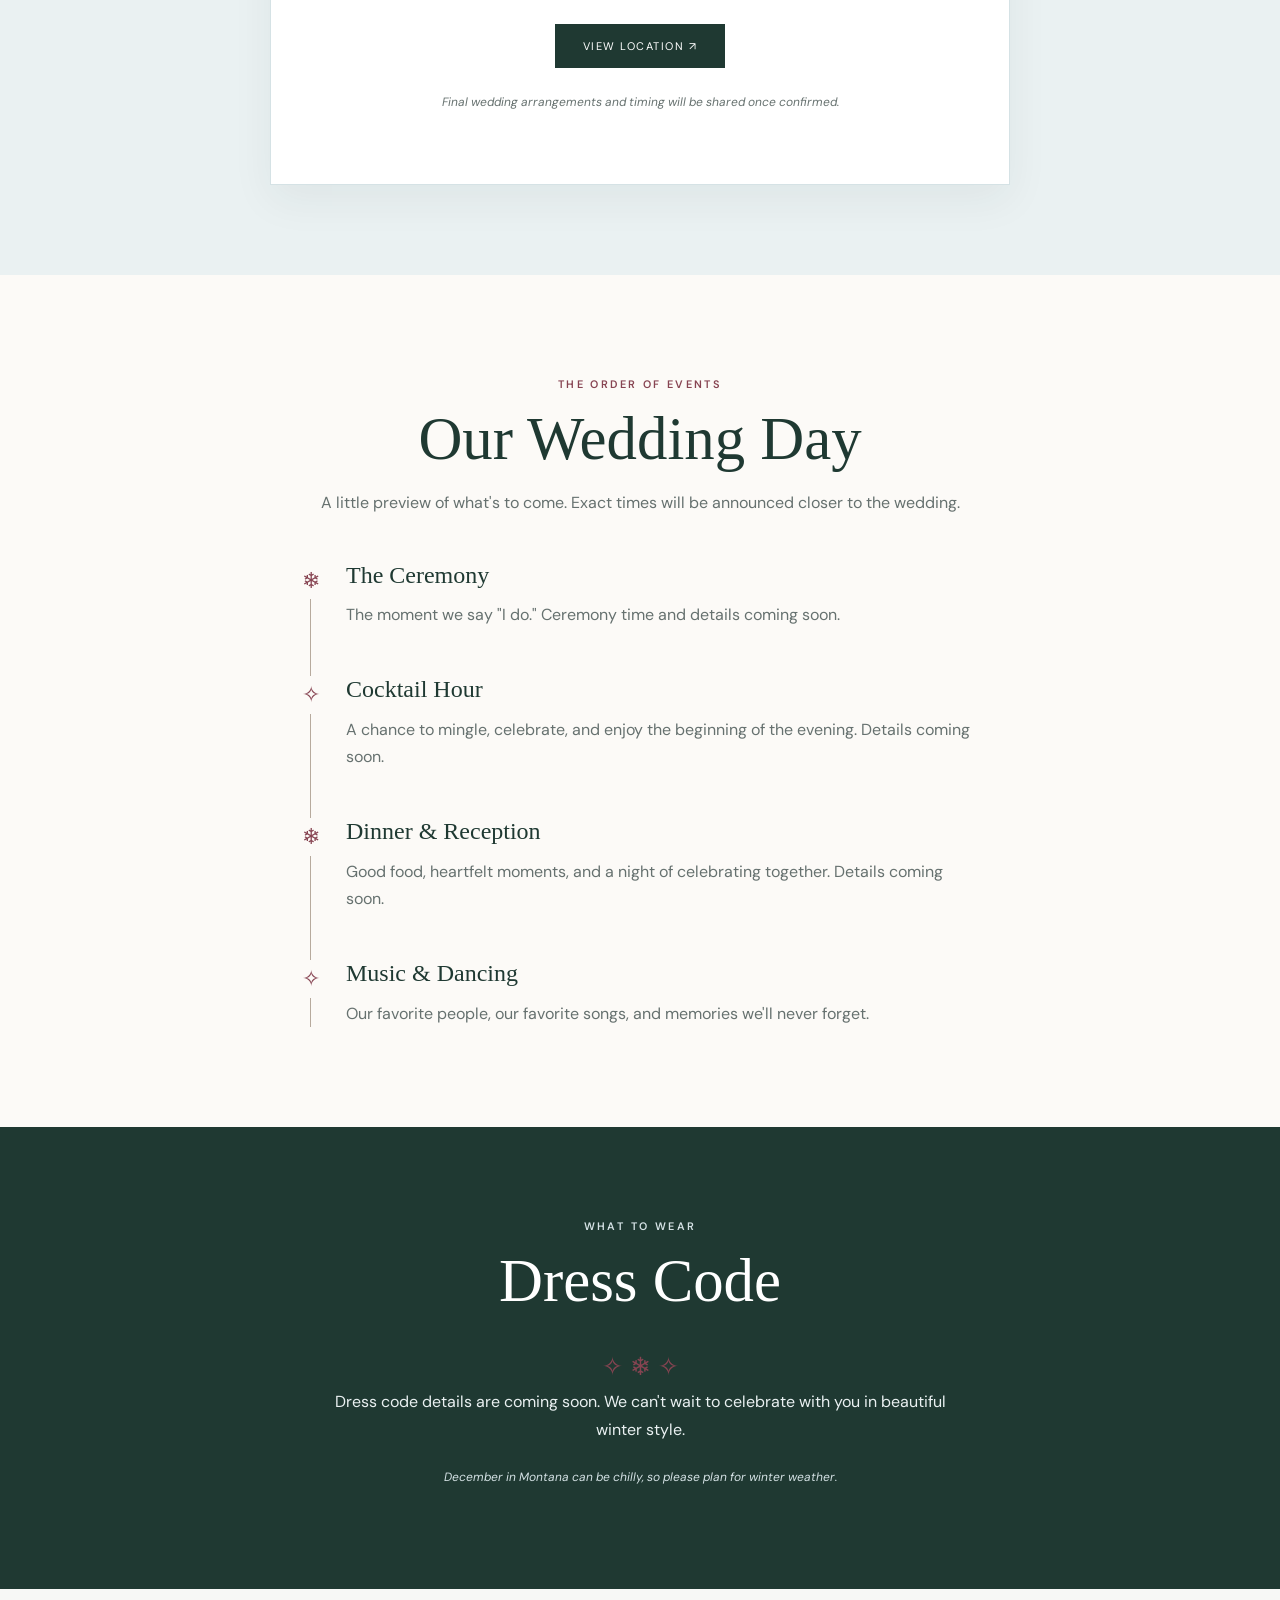
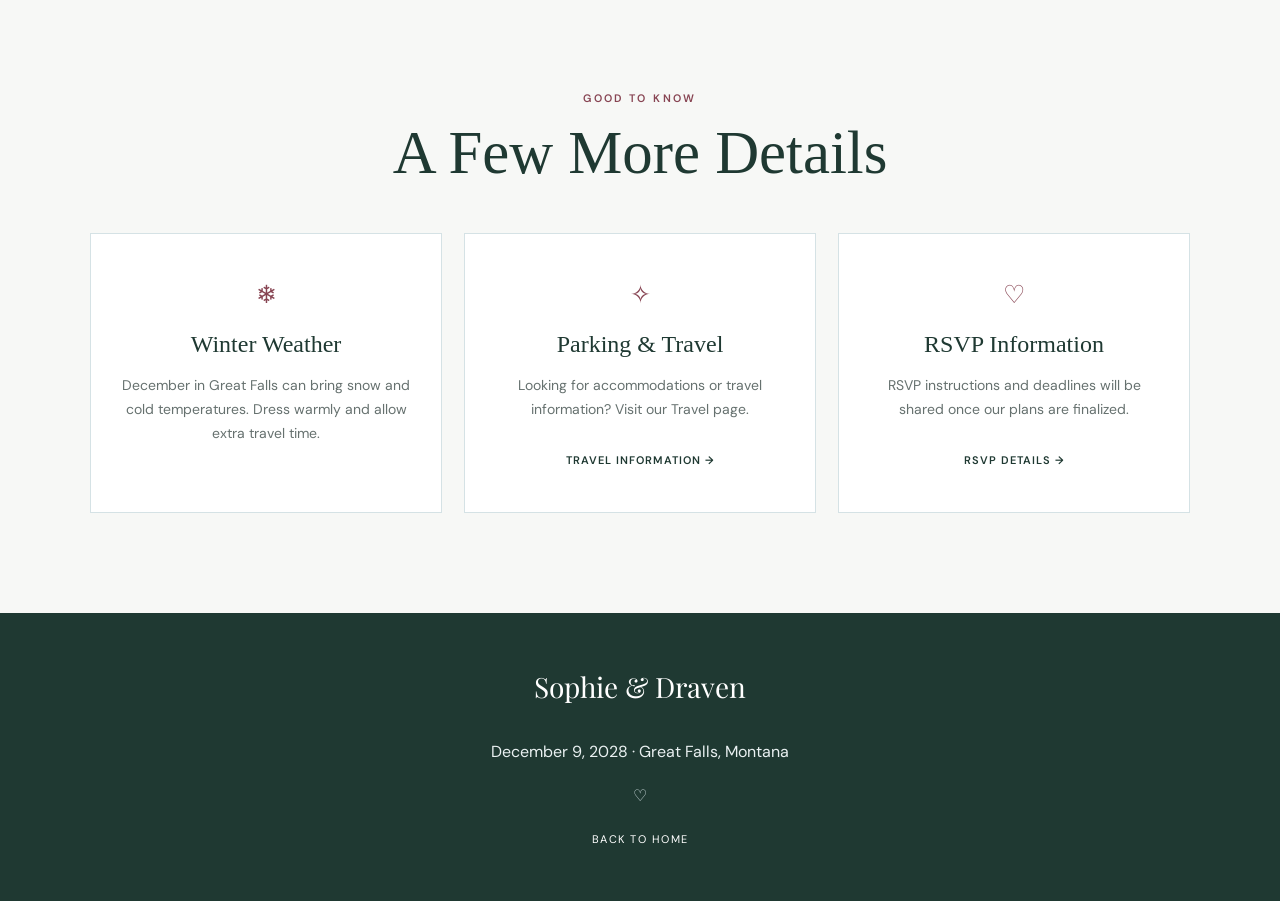
==== commit ea6bb967: "details page" ====
--- a/details.html
+++ b/details.html
@@ -1,3 +1,4 @@
+
 <!DOCTYPE html>
 <html lang="en">
 <head>
@@ -6,104 +7,237 @@
 
   <title>Wedding Details | Sophie & Draven</title>
 
-  <link rel="preconnect" href="https://fonts.googleapis.com">
-  <link rel="preconnect" href="https://fonts.gstatic.com" crossorigin>
-
-  <link href="https://fonts.googleapis.com/css2?family=Cormorant+Garamond:wght@400;500;600&family=DM+Sans:wght@400;500;600&display=swap" rel="stylesheet">
-
   <link rel="stylesheet" href="styles.css">
-  <link rel="stylesheet" href="pages.css">
+
+  <link href="https://fonts.googleapis.com/css2?family=DM+Sans:wght@400;500;600&family=Playfair+Display:wght@400;500;600&display=swap" rel="stylesheet">
 </head>
 
 <body>
 
-<header>
-  <nav>
-    <a href="index.html">S & D</a>
-
-    <div>
-      <a href="story.html">Our Story</a>
-      <a href="details.html">Wedding</a>
-      <a href="travel.html">Travel</a>
-      <a href="photos.html">Photos</a>
-      <a href="registry.html">Registry</a>
-      <a href="rsvp.html">RSVP</a>
+  <!-- WEDDING DETAILS HEADER -->
+  <header class="details-page-hero">
+
+    <nav class="details-page-nav">
+      <a href="index.html" class="details-page-logo">
+        Sophie & Draven
+      </a>
+
+      <div class="details-page-links">
+        <a href="index.html">Home</a>
+        <a href="story.html">Our Story</a>
+        <a href="travel.html">Travel</a>
+        <a href="registry.html">Registry</a>
+        <a href="rsvp.html">RSVP</a>
+      </div>
+    </nav>
+
+    <div class="details-page-heading">
+      <p class="eyebrow">THE CELEBRATION</p>
+      <h1>Wedding Details</h1>
+      <div class="details-page-flourish">✧ ❄ ✧</div>
+      <p>December 9, 2028 · Great Falls, Montana</p>
     </div>
-  </nav>
-</header>
-
-<main>
-
-<section class="page-hero">
-  <div class="page-hero-inner">
-    <div class="page-eyebrow">Save the date</div>
-
-    <h1 class="page-title">Wedding Details</h1>
-
-    <p class="page-subtitle">
-      A winter celebration in the heart of Great Falls, Montana.
-    </p>
-  </div>
-</section>
-
-<section class="page-content">
-
-  <div class="page-section">
-
-    <div class="detail-grid">
-
-      <div class="detail-box">
-        <h3>When</h3>
-        <p><strong>Saturday</strong></p>
-        <p>December 9, 2028</p>
-      </div>
-
-      <div class="detail-box">
-        <h3>Where</h3>
-        <p><strong>Rendezvous at Four Ten</strong></p>
+
+  </header>
+
+  <main>
+
+    <!-- INTRODUCTION -->
+    <section class="details-page-intro">
+      <p class="eyebrow">A WINTER CELEBRATION</p>
+
+      <h2>A Day to Remember</h2>
+
+      <p>
+        We are so excited to celebrate this special chapter
+        with the people we love most. Here you'll find
+        everything you need to know about our wedding day.
+      </p>
+
+      <div class="details-page-ornament">❄</div>
+    </section>
+
+    <!-- DATE & LOCATION -->
+    <section class="details-page-venue">
+
+      <div class="details-page-section-heading">
+        <p class="eyebrow">WHEN & WHERE</p>
+        <h2>The Celebration</h2>
+      </div>
+
+      <div class="details-page-venue-card">
+
+        <div class="details-page-icon">✧</div>
+
+        <p class="eyebrow">OUR PLANNED WEDDING DATE</p>
+
+        <h3>Saturday, December 9, 2028</h3>
+
+        <div class="details-page-line"></div>
+
+        <p class="eyebrow">OUR PLANNED VENUE</p>
+
+        <h3>Rendezvous at Four Ten</h3>
+
+        <p>410 Central Avenue</p>
         <p>Great Falls, Montana</p>
-      </div>
-
-      <div class="detail-box">
-        <h3>The Season</h3>
-        <p>A Montana winter wedding.</p>
-        <p>Think snow, warm lights, evergreen, and plenty of cozy moments.</p>
-      </div>
-
-      <div class="detail-box">
-        <h3>Dress Code</h3>
-        <p>Details coming soon.</p>
-      </div>
-
-    </div>
-
-  </div>
-
-  <div class="page-section">
-
-    <div class="section-kicker">The celebration</div>
-
-    <h2 class="section-title">A winter day in Montana.</h2>
-
-    <p class="page-text">
-      We are dreaming of a wedding surrounded by the people who mean the most
-      to us, with all the beauty that makes Montana feel like home.
-    </p>
-
-    <p class="page-text">
-      More information about the ceremony, reception, schedule, and other
-      details will be added as plans come together.
-    </p>
-
-  </div>
-
-</section>
-
-</main>
-
-<footer>
-  <p>Sophie & Draven · December 9, 2028 · Great Falls, Montana</p>
-</footer>
+
+        <a
+          href="https://www.google.com/maps/search/?api=1&query=410+Central+Avenue+Great+Falls+Montana"
+          target="_blank"
+          rel="noopener noreferrer"
+          class="details-page-button"
+        >
+          VIEW LOCATION ↗
+        </a>
+
+        <p class="details-page-note">
+          Final wedding arrangements and timing
+          will be shared once confirmed.
+        </p>
+
+      </div>
+    </section>
+
+    <!-- WEDDING DAY TIMELINE -->
+    <section class="details-page-schedule">
+
+      <div class="details-page-section-heading">
+        <p class="eyebrow">THE ORDER OF EVENTS</p>
+        <h2>Our Wedding Day</h2>
+        <p>
+          A little preview of what's to come.
+          Exact times will be announced closer to the wedding.
+        </p>
+      </div>
+
+      <div class="details-page-timeline">
+
+        <div class="details-page-event">
+          <span class="details-page-event-symbol">❄</span>
+          <div>
+            <h3>The Ceremony</h3>
+            <p>
+              The moment we say "I do."
+              Ceremony time and details coming soon.
+            </p>
+          </div>
+        </div>
+
+        <div class="details-page-event">
+          <span class="details-page-event-symbol">✧</span>
+          <div>
+            <h3>Cocktail Hour</h3>
+            <p>
+              A chance to mingle, celebrate,
+              and enjoy the beginning of the evening.
+              Details coming soon.
+            </p>
+          </div>
+        </div>
+
+        <div class="details-page-event">
+          <span class="details-page-event-symbol">❄</span>
+          <div>
+            <h3>Dinner & Reception</h3>
+            <p>
+              Good food, heartfelt moments,
+              and a night of celebrating together.
+              Details coming soon.
+            </p>
+          </div>
+        </div>
+
+        <div class="details-page-event">
+          <span class="details-page-event-symbol">✧</span>
+          <div>
+            <h3>Music & Dancing</h3>
+            <p>
+              Our favorite people, our favorite songs,
+              and memories we'll never forget.
+            </p>
+          </div>
+        </div>
+
+      </div>
+    </section>
+
+    <!-- DRESS CODE -->
+    <section class="details-page-dress">
+
+      <div class="details-page-dress-inner">
+        <p class="eyebrow">WHAT TO WEAR</p>
+
+        <h2>Dress Code</h2>
+
+        <div class="details-page-ornament">✧ ❄ ✧</div>
+
+        <p>
+          Dress code details are coming soon.
+          We can't wait to celebrate with you
+          in beautiful winter style.
+        </p>
+
+        <p class="details-page-note">
+          December in Montana can be chilly,
+          so please plan for winter weather.
+        </p>
+      </div>
+
+    </section>
+
+    <!-- MORE INFORMATION -->
+    <section class="details-page-extra">
+
+      <div class="details-page-section-heading">
+        <p class="eyebrow">GOOD TO KNOW</p>
+        <h2>A Few More Details</h2>
+      </div>
+
+      <div class="details-page-extra-grid">
+
+        <div class="details-page-extra-card">
+          <span>❄</span>
+          <h3>Winter Weather</h3>
+          <p>
+            December in Great Falls can bring snow
+            and cold temperatures. Dress warmly
+            and allow extra travel time.
+          </p>
+        </div>
+
+        <div class="details-page-extra-card">
+          <span>✧</span>
+          <h3>Parking & Travel</h3>
+          <p>
+            Looking for accommodations or travel
+            information? Visit our Travel page.
+          </p>
+          <a href="travel.html">TRAVEL INFORMATION →</a>
+        </div>
+
+        <div class="details-page-extra-card">
+          <span>♡</span>
+          <h3>RSVP Information</h3>
+          <p>
+            RSVP instructions and deadlines
+            will be shared once our plans are finalized.
+          </p>
+          <a href="rsvp.html">RSVP DETAILS →</a>
+        </div>
+
+      </div>
+    </section>
+
+  </main>
+
+  <!-- FOOTER -->
+  <footer class="details-page-footer">
+    <p class="details-page-footer-names">Sophie & Draven</p>
+    <p>December 9, 2028 · Great Falls, Montana</p>
+    <span>♡</span>
+    <a href="index.html">BACK TO HOME</a>
+  </footer>
 
 </body>
-</html>+</html>
--- a/styles.css
+++ b/styles.css
@@ -47,16 +47,6 @@
   --shadow-hover: 0 18px 45px rgba(31, 57, 50, 0.14);
 
 }
-
-
-
-  --shadow-soft: 0 12px 35px rgba(36, 60, 53, 0.08);
-
-  --shadow-hover: 0 18px 45px rgba(36, 60, 53, 0.13);
-
-}
-
-
 
 /* =========================================================
 
@@ -2756,3 +2746,552 @@
     padding: 1.7rem 1.35rem;
   }
 }
+
+/* If you have the original mountain hero image, save it as mountain.jpg
+   beside index.html and styles.css to display it. */
+.hero {
+  background-image:
+    linear-gradient(rgba(20, 42, 38, .38), rgba(20, 42, 38, .52)),
+    url("mountain.jpg");
+  background-position: center;
+  background-size: cover;
+  background-color: #29473f;
+}
+
+/* Winter detail update: replace the large hero circles with subtle
+   snowflakes and evergreen silhouettes. */
+.hero::before,
+.hero::after {
+  display: none;
+}
+
+.hero {
+  background-image:
+    url("winter-details.svg"),
+    linear-gradient(135deg, rgba(30,53,48,.82), rgba(41,71,63,.78) 48%, rgba(32,58,53,.86)),
+    url("mountain.jpg");
+  background-size: cover, cover, cover;
+  background-position: center, center, center;
+  background-repeat: no-repeat;
+  background-color: #29473f;
+}
+
+/* ==========================
+   IPHONE / MOBILE DESIGN
+   ========================== */
+
+@media screen and (max-width: 768px) {
+
+  html, body {
+    width: 100%;
+    overflow-x: hidden;
+  }
+
+  /* Mountain hero */
+  .hero {
+    min-height: 100svh;
+    padding: 0 16px;
+    background-position: center;
+  }
+
+  .hero-content {
+    width: 100%;
+    padding: 70px 10px;
+    text-align: center;
+  }
+
+  .hero-content h1 {
+    font-size: clamp(3rem, 12vw, 4.8rem);
+    line-height: 1.1;
+  }
+
+  .hero-subtitle,
+  .wedding-date,
+  .hero-location {
+    letter-spacing: 2px;
+    line-height: 1.6;
+  }
+
+  /* Navigation */
+  .navigation {
+    width: 100%;
+    padding: 20px 10px;
+  }
+
+  .nav-logo {
+    font-size: 1.2rem;
+  }
+
+  /* Wedding countdown */
+  .countdown-section {
+    padding: 60px 16px;
+  }
+
+  .countdown {
+    display: flex;
+    justify-content: center;
+    align-items: center;
+    gap: 5px;
+  }
+
+  .countdown-unit {
+    min-width: 0;
+    flex: 1;
+  }
+
+  .countdown-number {
+    font-size: clamp(1.9rem, 9vw, 3rem);
+  }
+
+  .countdown-label {
+    font-size: 0.55rem;
+    letter-spacing: 1px;
+  }
+
+  .countdown-divider {
+    font-size: 1rem;
+  }
+
+  /* Wedding sections */
+  .section {
+    padding: 65px 18px;
+  }
+
+  .section h2 {
+    font-size: clamp(2rem, 9vw, 3rem);
+  }
+
+  /* Cards */
+  .detail-cards,
+  .travel-cards,
+  .hotel-list,
+  .fund-cards {
+    display: grid;
+    grid-template-columns: 1fr;
+    gap: 18px;
+  }
+
+  .story-letter,
+  .details-main-card,
+  .detail-card,
+  .travel-card,
+  .hotel-item,
+  .fund-card,
+  .rsvp-card {
+    width: 100%;
+    max-width: 100%;
+    padding: 25px 20px;
+  }
+
+  /* Buttons */
+  .button,
+  .fund-button {
+    max-width: 100%;
+    min-height: 44px;
+    text-align: center;
+  }
+
+  /* Footer */
+  .footer {
+    padding: 40px 18px;
+    text-align: center;
+  }
+}
+
+/* Mobile navigation */
+
+@media screen and (max-width: 768px) {
+
+  .nav-links {
+    display: flex;
+    flex-wrap: wrap;
+    justify-content: center;
+    gap: 10px 16px;
+  }
+
+  .navigation {
+    flex-direction: column;
+    gap: 14px;
+  }
+
+  .nav-links a {
+    font-size: 0.65rem;
+    white-space: nowrap;
+  }
+}
+
+/* ==================================
+   WEDDING DETAILS PAGE
+   ================================== */
+
+.details-page-hero {
+  min-height: 430px;
+  padding: 0 25px 75px;
+  color: #fff;
+  background:
+    linear-gradient(135deg, #1f3932, #36564f);
+  text-align: center;
+}
+
+.details-page-nav {
+  max-width: 1150px;
+  margin: auto;
+  padding: 28px 0;
+  display: flex;
+  justify-content: space-between;
+  align-items: center;
+  gap: 20px;
+  border-bottom: 1px solid rgba(255,255,255,.25);
+}
+
+.details-page-logo {
+  font-family: "Playfair Display", serif;
+  font-size: 24px;
+  color: #fff;
+  text-decoration: none;
+}
+
+.details-page-links {
+  display: flex;
+  flex-wrap: wrap;
+  gap: 23px;
+}
+
+.details-page-links a {
+  color: #fff;
+  text-decoration: none;
+  font-size: 11px;
+  letter-spacing: 1px;
+  text-transform: uppercase;
+}
+
+.details-page-links a:hover {
+  color: #d5e2e5;
+}
+
+.details-page-heading {
+  padding-top: 85px;
+}
+
+.details-page-heading h1 {
+  color: #fff;
+  font-size: clamp(3.2rem, 7vw, 5.5rem);
+  margin: 12px 0;
+}
+
+.details-page-heading .eyebrow {
+  color: #d5e2e5;
+}
+
+.details-page-heading > p:last-child {
+  font-size: 13px;
+  letter-spacing: 2px;
+}
+
+.details-page-flourish {
+  color: #d5e2e5;
+  margin: 20px 0;
+  font-size: 20px;
+  letter-spacing: 12px;
+}
+
+/* INTRO */
+
+.details-page-intro {
+  padding: 95px 20px;
+  text-align: center;
+  background: #fcfaf7;
+}
+
+.details-page-intro h2,
+.details-page-section-heading h2,
+.details-page-dress h2 {
+  font-size: clamp(2.5rem, 5vw, 3.8rem);
+}
+
+.details-page-intro > p:not(.eyebrow) {
+  max-width: 630px;
+  margin: 20px auto;
+  color: #66716f;
+}
+
+.details-page-ornament {
+  color: #874452;
+  font-size: 25px;
+  margin-top: 30px;
+}
+
+/* SHARED SECTION HEADINGS */
+
+.details-page-section-heading {
+  text-align: center;
+  max-width: 650px;
+  margin: 0 auto 45px;
+}
+
+.details-page-section-heading > p:last-child {
+  color: #66716f;
+}
+
+/* VENUE */
+
+.details-page-venue {
+  padding: 90px 20px;
+  background: #eaf1f2;
+}
+
+.details-page-venue-card {
+  max-width: 740px;
+  margin: auto;
+  padding: 65px 25px;
+  background: #fff;
+  border: 1px solid #d5e2e5;
+  text-align: center;
+  box-shadow: 0 15px 40px rgba(31,57,50,.06);
+}
+
+.details-page-venue-card h3 {
+  font-size: clamp(1.7rem, 4vw, 2.3rem);
+  margin: 10px 0;
+}
+
+.details-page-venue-card > p {
+  margin-bottom: 6px;
+}
+
+.details-page-icon {
+  color: #874452;
+  font-size: 28px;
+  margin-bottom: 25px;
+}
+
+.details-page-line {
+  width: 70px;
+  height: 1px;
+  background: #b7aa9d;
+  margin: 35px auto;
+}
+
+.details-page-button {
+  display: inline-block;
+  padding: 13px 28px;
+  margin-top: 28px;
+  color: #fff;
+  background: #1f3932;
+  text-decoration: none;
+  font-size: 11px;
+  letter-spacing: 1.5px;
+}
+
+.details-page-note {
+  font-size: 12px;
+  color: #66716f;
+  margin-top: 24px;
+  font-style: italic;
+}
+
+/* TIMELINE */
+
+.details-page-schedule {
+  padding: 100px 20px;
+  background: #fcfaf7;
+}
+
+.details-page-timeline {
+  max-width: 660px;
+  margin: auto;
+  border-left: 1px solid #b7aa9d;
+  padding-left: 35px;
+}
+
+.details-page-event {
+  position: relative;
+  display: flex;
+  gap: 25px;
+  padding: 0 0 48px;
+}
+
+.details-page-event:last-child {
+  padding-bottom: 0;
+}
+
+.details-page-event-symbol {
+  position: absolute;
+  left: -49px;
+  top: 0;
+  background: #fcfaf7;
+  color: #874452;
+  font-size: 22px;
+  width: 27px;
+  text-align: center;
+}
+
+.details-page-event h3 {
+  font-size: 24px;
+  margin: 0 0 12px;
+}
+
+.details-page-event p {
+  color: #66716f;
+  margin: 0;
+}
+
+/* DRESS CODE */
+
+.details-page-dress {
+  background: #1f3932;
+  color: #fff;
+  text-align: center;
+  padding: 90px 20px;
+}
+
+.details-page-dress-inner {
+  max-width: 650px;
+  margin: auto;
+}
+
+.details-page-dress h2 {
+  color: #fff;
+}
+
+.details-page-dress .eyebrow {
+  color: #d5e2e5;
+}
+
+.details-page-dress p {
+  color: #eaf1f2;
+}
+
+.details-page-dress .details-page-note {
+  color: #d5e2e5;
+}
+
+/* ADDITIONAL DETAILS */
+
+.details-page-extra {
+  padding: 100px 20px;
+  background: #f7f8f6;
+}
+
+.details-page-extra-grid {
+  display: grid;
+  grid-template-columns: repeat(3, 1fr);
+  max-width: 1100px;
+  margin: auto;
+  gap: 22px;
+}
+
+.details-page-extra-card {
+  padding: 40px 28px;
+  background: #fff;
+  border: 1px solid #d5e2e5;
+  text-align: center;
+}
+
+.details-page-extra-card span {
+  font-size: 25px;
+  color: #874452;
+}
+
+.details-page-extra-card h3 {
+  font-size: 24px;
+  margin: 15px 0;
+}
+
+.details-page-extra-card p {
+  color: #66716f;
+  font-size: 14px;
+}
+
+.details-page-extra-card a {
+  display: inline-block;
+  margin-top: 15px;
+  color: #1f3932;
+  font-size: 11px;
+  font-weight: 600;
+  letter-spacing: 1px;
+  text-decoration: none;
+}
+
+/* FOOTER */
+
+.details-page-footer {
+  background: #1f3932;
+  color: #eaf1f2;
+  text-align: center;
+  padding: 50px 20px;
+}
+
+.details-page-footer-names {
+  font-family: "Playfair Display", serif;
+  font-size: 28px;
+  color: #fff;
+}
+
+.details-page-footer > span {
+  display: block;
+  margin: 15px;
+  color: #d5e2e5;
+}
+
+.details-page-footer > a {
+  color: #fff;
+  font-size: 11px;
+  letter-spacing: 1.5px;
+  text-decoration: none;
+}
+
+/* IPHONE & SMALL SCREENS */
+
+@media (max-width: 768px) {
+
+  .details-page-hero {
+    min-height: 380px;
+    padding: 0 18px 55px;
+  }
+
+  .details-page-nav {
+    flex-direction: column;
+    gap: 18px;
+  }
+
+  .details-page-links {
+    justify-content: center;
+    gap: 12px 18px;
+  }
+
+  .details-page-links a {
+    font-size: 10px;
+  }
+
+  .details-page-heading {
+    padding-top: 60px;
+  }
+
+  .details-page-intro,
+  .details-page-venue,
+  .details-page-schedule,
+  .details-page-extra {
+    padding: 65px 18px;
+  }
+
+  .details-page-venue-card {
+    padding: 45px 20px;
+  }
+
+  .details-page-extra-grid {
+    grid-template-columns: 1fr;
+  }
+
+  .details-page-timeline {
+    padding-left: 28px;
+  }
+
+  .details-page-event-symbol {
+    left: -42px;
+  }
+
+  .details-page-event {
+    gap: 12px;
+  }
+}
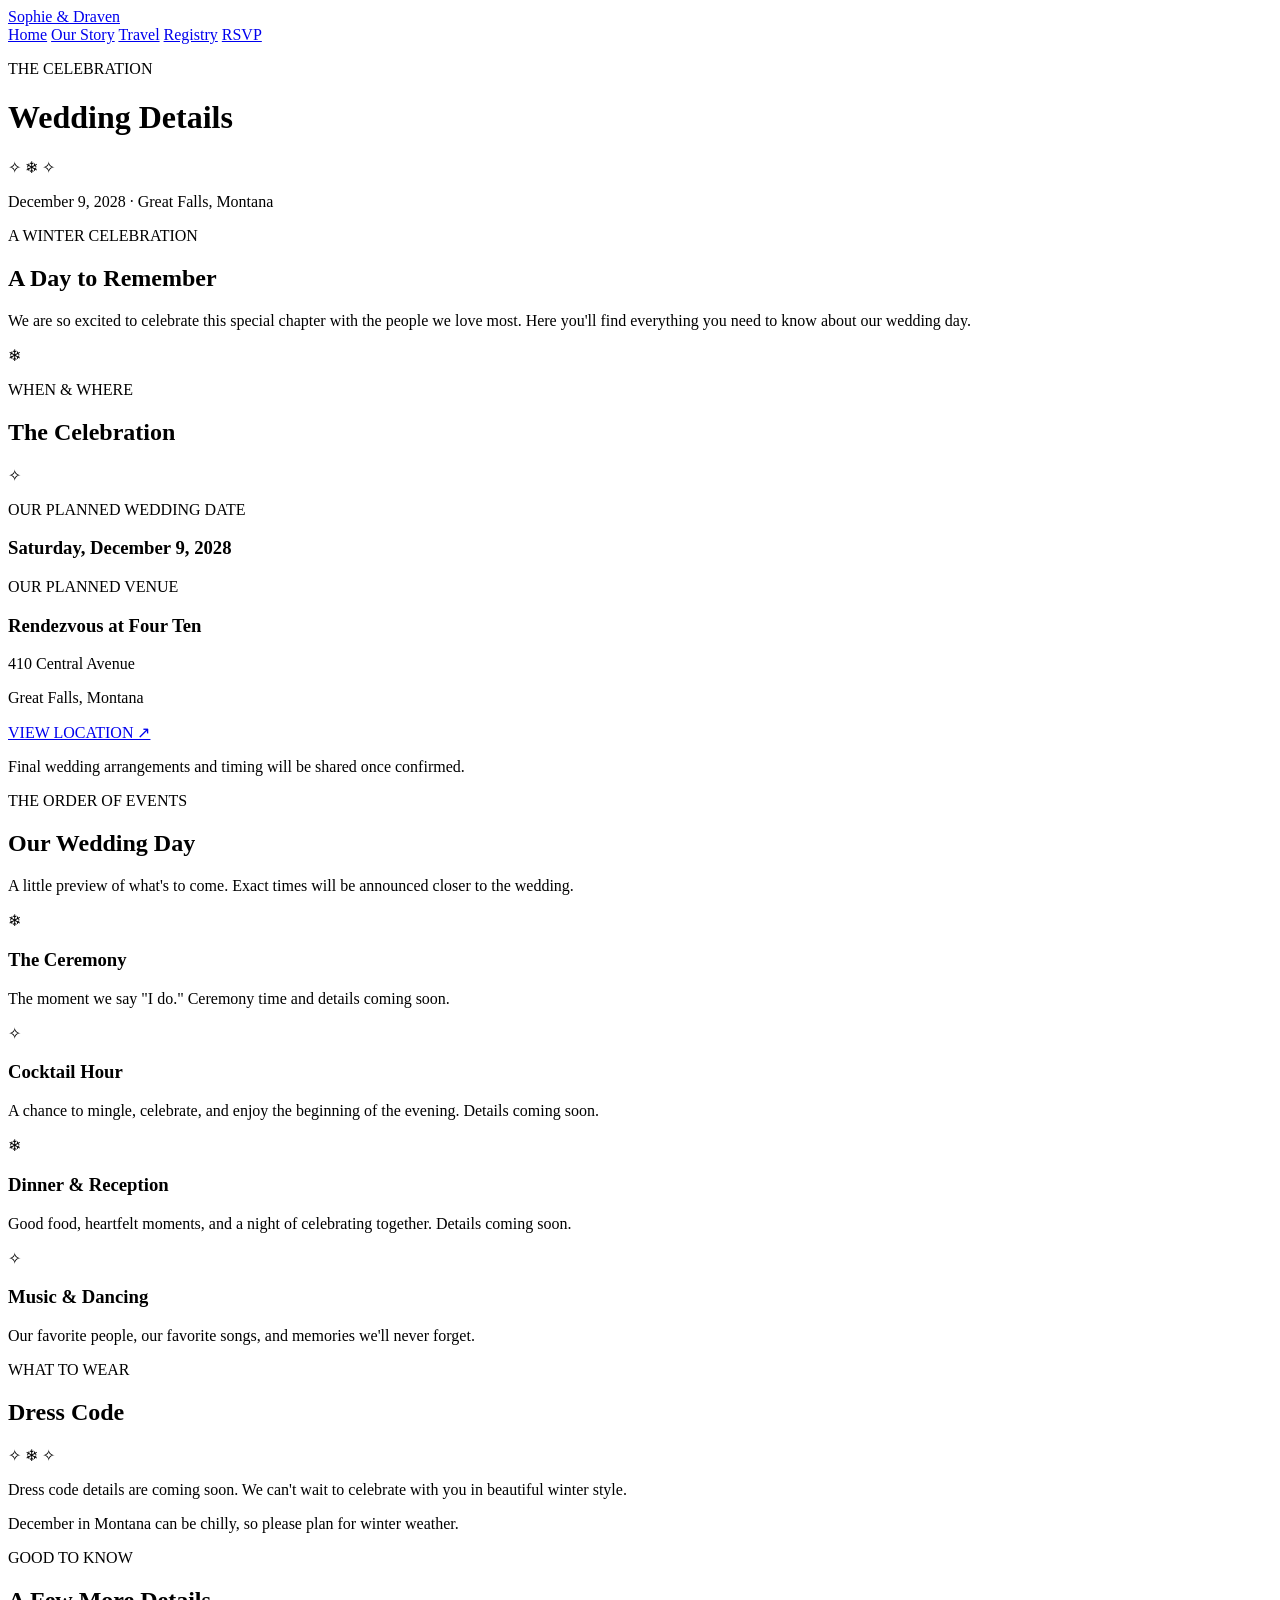
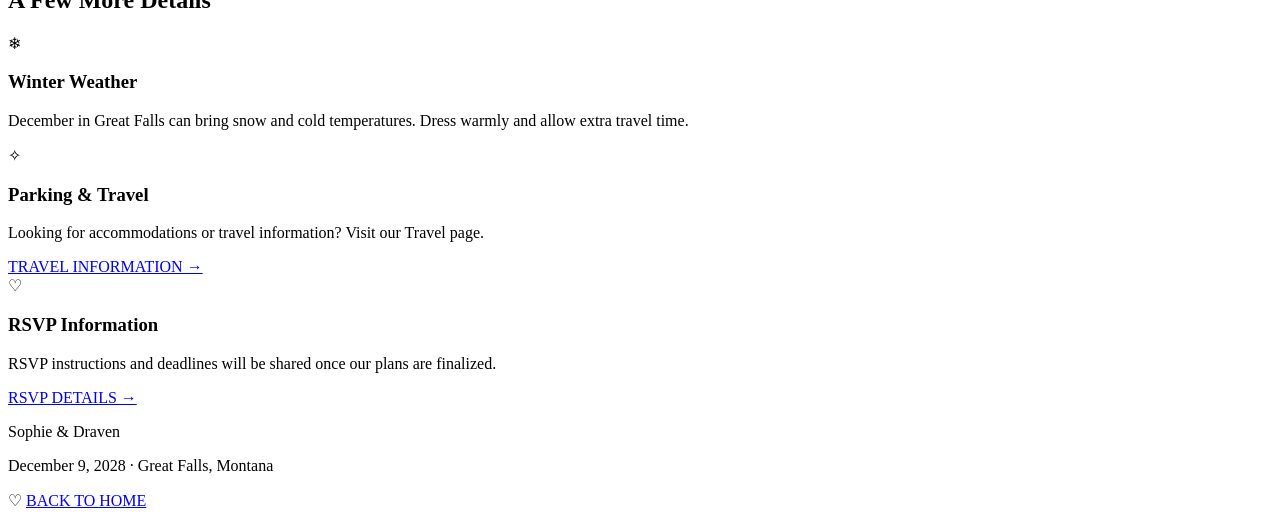
==== commit ed12545d: "Update details.html" ====
--- a/details.html
+++ b/details.html
@@ -7,7 +7,7 @@
 
   <title>Wedding Details | Sophie & Draven</title>
 
-  <link rel="stylesheet" href="styles.css">
+  <link rel="stylesheet" href="pages.css">
 
   <link href="https://fonts.googleapis.com/css2?family=DM+Sans:wght@400;500;600&family=Playfair+Display:wght@400;500;600&display=swap" rel="stylesheet">
 </head>
--- a/pages.css
+++ b/pages.css
@@ -0,0 +1,466 @@
+/* =========================================================
+   SOPHIE & DRAVEN — MULTI-PAGE STYLES
+   ========================================================= */
+
+.page-hero {
+  min-height: 48vh;
+  display: flex;
+  align-items: center;
+  justify-content: center;
+  text-align: center;
+  padding: 120px 24px 80px;
+  background:
+    linear-gradient(rgba(247, 248, 246, 0.78), rgba(234, 241, 242, 0.9)),
+    radial-gradient(circle at 20% 20%, rgba(255,255,255,.9), transparent 35%),
+    radial-gradient(circle at 80% 70%, rgba(213,226,229,.7), transparent 40%);
+}
+
+.page-hero-inner {
+  max-width: 850px;
+}
+
+.page-eyebrow {
+  font-family: "DM Sans", sans-serif;
+  font-size: 0.72rem;
+  letter-spacing: 0.22em;
+  color: var(--cranberry);
+  margin-bottom: 18px;
+  text-transform: uppercase;
+}
+
+.page-title {
+  font-family: "Cormorant Garamond", serif;
+  font-size: clamp(3.2rem, 8vw, 6.5rem);
+  line-height: .9;
+  font-weight: 500;
+  color: var(--pine);
+  margin: 0 0 24px;
+}
+
+.page-subtitle {
+  max-width: 650px;
+  margin: 0 auto;
+  font-family: "Cormorant Garamond", serif;
+  font-size: 1.35rem;
+  line-height: 1.6;
+  color: var(--muted);
+}
+
+.page-content {
+  max-width: 1100px;
+  margin: 0 auto;
+  padding: 90px 24px;
+}
+
+.page-section {
+  margin-bottom: 90px;
+}
+
+.page-section:last-child {
+  margin-bottom: 0;
+}
+
+.section-kicker {
+  font-family: "DM Sans", sans-serif;
+  text-transform: uppercase;
+  letter-spacing: .18em;
+  font-size: .7rem;
+  color: var(--cranberry);
+  margin-bottom: 12px;
+}
+
+.section-title {
+  font-family: "Cormorant Garamond", serif;
+  color: var(--pine);
+  font-size: clamp(2.2rem, 5vw, 3.5rem);
+  font-weight: 500;
+  margin: 0 0 20px;
+}
+
+.page-text {
+  max-width: 750px;
+  font-family: "DM Sans", sans-serif;
+  color: var(--text);
+  line-height: 1.9;
+  font-size: .98rem;
+}
+
+.page-text + .page-text {
+  margin-top: 18px;
+}
+
+/* -----------------------------------------
+   PAGE CARDS
+   ----------------------------------------- */
+
+.page-card-grid {
+  display: grid;
+  grid-template-columns: repeat(2, 1fr);
+  gap: 24px;
+}
+
+.page-card {
+  display: block;
+  padding: 42px 34px;
+  background: rgba(255,255,255,.7);
+  border: 1px solid rgba(54,86,79,.14);
+  text-decoration: none;
+  transition: transform .3s ease, box-shadow .3s ease, background .3s ease;
+}
+
+.page-card:hover {
+  transform: translateY(-5px);
+  background: white;
+  box-shadow: 0 18px 45px rgba(31,57,50,.1);
+}
+
+.page-card-number {
+  font-family: "Cormorant Garamond", serif;
+  font-size: 1.2rem;
+  color: var(--cranberry);
+}
+
+.page-card h3 {
+  font-family: "Cormorant Garamond", serif;
+  color: var(--pine);
+  font-size: 2rem;
+  font-weight: 500;
+  margin: 14px 0 8px;
+}
+
+.page-card p {
+  font-family: "DM Sans", sans-serif;
+  color: var(--muted);
+  line-height: 1.7;
+  margin: 0;
+}
+
+.page-link {
+  display: inline-block;
+  margin-top: 20px;
+  font-family: "DM Sans", sans-serif;
+  font-size: .72rem;
+  text-transform: uppercase;
+  letter-spacing: .15em;
+  color: var(--cranberry);
+}
+
+/* -----------------------------------------
+   STORY TIMELINE
+   ----------------------------------------- */
+
+.timeline {
+  max-width: 800px;
+  margin: 50px auto 0;
+  position: relative;
+}
+
+.timeline::before {
+  content: "";
+  position: absolute;
+  left: 50%;
+  top: 0;
+  bottom: 0;
+  width: 1px;
+  background: var(--ice-blue);
+}
+
+.timeline-item {
+  width: 50%;
+  padding: 0 45px 65px;
+  position: relative;
+}
+
+.timeline-item:nth-child(even) {
+  margin-left: 50%;
+}
+
+.timeline-item::before {
+  content: "♥";
+  position: absolute;
+  top: 0;
+  width: 30px;
+  height: 30px;
+  display: flex;
+  align-items: center;
+  justify-content: center;
+  background: var(--ivory);
+  color: var(--cranberry);
+  font-size: .7rem;
+}
+
+.timeline-item:nth-child(odd)::before {
+  right: -15px;
+}
+
+.timeline-item:nth-child(even)::before {
+  left: -15px;
+}
+
+.timeline-year {
+  font-family: "DM Sans", sans-serif;
+  font-size: .7rem;
+  letter-spacing: .18em;
+  text-transform: uppercase;
+  color: var(--cranberry);
+}
+
+.timeline-item h3 {
+  font-family: "Cormorant Garamond", serif;
+  font-size: 2rem;
+  font-weight: 500;
+  color: var(--pine);
+  margin: 8px 0;
+}
+
+.timeline-item p {
+  font-family: "DM Sans", sans-serif;
+  color: var(--muted);
+  line-height: 1.7;
+}
+
+/* -----------------------------------------
+   DETAILS
+   ----------------------------------------- */
+
+.detail-grid {
+  display: grid;
+  grid-template-columns: repeat(2, 1fr);
+  gap: 25px;
+}
+
+.detail-box {
+  padding: 38px;
+  background: var(--winter);
+  border: 1px solid rgba(54,86,79,.1);
+}
+
+.detail-box h3 {
+  font-family: "Cormorant Garamond", serif;
+  color: var(--pine);
+  font-size: 2rem;
+  font-weight: 500;
+  margin: 0 0 12px;
+}
+
+.detail-box p {
+  font-family: "DM Sans", sans-serif;
+  color: var(--muted);
+  line-height: 1.7;
+  margin: 5px 0;
+}
+
+/* -----------------------------------------
+   TRAVEL
+   ----------------------------------------- */
+
+.travel-card {
+  padding: 45px;
+  background: linear-gradient(135deg, var(--ivory), var(--winter));
+  border: 1px solid rgba(54,86,79,.1);
+  margin-bottom: 24px;
+}
+
+.travel-card h3 {
+  font-family: "Cormorant Garamond", serif;
+  color: var(--pine);
+  font-size: 2.2rem;
+  font-weight: 500;
+  margin: 0 0 15px;
+}
+
+/* -----------------------------------------
+   PHOTO GALLERY
+   ----------------------------------------- */
+
+.photo-intro {
+  text-align: center;
+  max-width: 700px;
+  margin: 0 auto 60px;
+}
+
+.photo-gallery {
+  columns: 3 250px;
+  column-gap: 18px;
+}
+
+.photo-item {
+  break-inside: avoid;
+  margin-bottom: 18px;
+  position: relative;
+  overflow: hidden;
+  background: var(--winter);
+}
+
+.photo-item img {
+  width: 100%;
+  display: block;
+  transition: transform .5s ease;
+}
+
+.photo-item:hover img {
+  transform: scale(1.035);
+}
+
+.photo-placeholder {
+  min-height: 320px;
+  display: flex;
+  align-items: center;
+  justify-content: center;
+  text-align: center;
+  padding: 30px;
+  background:
+    linear-gradient(135deg, var(--winter), var(--ice));
+  color: var(--spruce);
+  font-family: "Cormorant Garamond", serif;
+  font-size: 1.5rem;
+}
+
+.photo-caption {
+  padding: 13px 15px;
+  background: rgba(252,250,247,.96);
+  font-family: "DM Sans", sans-serif;
+  font-size: .75rem;
+  color: var(--muted);
+}
+
+/* -----------------------------------------
+   REGISTRY
+   ----------------------------------------- */
+
+.registry-box {
+  max-width: 700px;
+  margin: 0 auto;
+  padding: 60px 40px;
+  text-align: center;
+  background: var(--winter);
+  border: 1px solid rgba(54,86,79,.12);
+}
+
+.registry-heart {
+  color: var(--cranberry);
+  font-size: 1.2rem;
+  margin-bottom: 18px;
+}
+
+.registry-box h2 {
+  font-family: "Cormorant Garamond", serif;
+  color: var(--pine);
+  font-size: 3rem;
+  font-weight: 500;
+  margin: 0 0 18px;
+}
+
+.registry-box p {
+  font-family: "DM Sans", sans-serif;
+  color: var(--muted);
+  line-height: 1.8;
+}
+
+/* -----------------------------------------
+   RSVP
+   ----------------------------------------- */
+
+.rsvp-box {
+  max-width: 750px;
+  margin: 0 auto;
+  padding: 70px 40px;
+  text-align: center;
+  background: linear-gradient(145deg, var(--ivory), var(--winter));
+  border: 1px solid rgba(54,86,79,.12);
+}
+
+.rsvp-box h2 {
+  font-family: "Cormorant Garamond", serif;
+  font-size: 3.2rem;
+  font-weight: 500;
+  color: var(--pine);
+  margin: 0 0 20px;
+}
+
+.rsvp-box p {
+  font-family: "DM Sans", sans-serif;
+  color: var(--muted);
+  line-height: 1.8;
+}
+
+/* -----------------------------------------
+   BUTTON
+   ----------------------------------------- */
+
+.elegant-button {
+  display: inline-block;
+  padding: 14px 25px;
+  margin-top: 20px;
+  border: 1px solid var(--pine);
+  color: var(--pine);
+  text-decoration: none;
+  font-family: "DM Sans", sans-serif;
+  font-size: .7rem;
+  letter-spacing: .16em;
+  text-transform: uppercase;
+  transition: all .3s ease;
+}
+
+.elegant-button:hover {
+  background: var(--pine);
+  color: white;
+}
+
+/* -----------------------------------------
+   MOBILE
+   ----------------------------------------- */
+
+@media (max-width: 700px) {
+
+  .page-hero {
+    min-height: 42vh;
+    padding: 100px 20px 60px;
+  }
+
+  .page-content {
+    padding: 65px 20px;
+  }
+
+  .page-card-grid,
+  .detail-grid {
+    grid-template-columns: 1fr;
+  }
+
+  .timeline::before {
+    left: 10px;
+  }
+
+  .timeline-item,
+  .timeline-item:nth-child(even) {
+    width: 100%;
+    margin-left: 0;
+    padding-left: 45px;
+    padding-right: 10px;
+  }
+
+  .timeline-item:nth-child(odd)::before,
+  .timeline-item:nth-child(even)::before {
+    left: -5px;
+    right: auto;
+  }
+
+  .photo-gallery {
+    columns: 2 140px;
+    column-gap: 10px;
+  }
+
+  .photo-item {
+    margin-bottom: 10px;
+  }
+
+  .photo-placeholder {
+    min-height: 220px;
+  }
+
+  .travel-card,
+  .registry-box,
+  .rsvp-box {
+    padding: 40px 25px;
+  }
+}
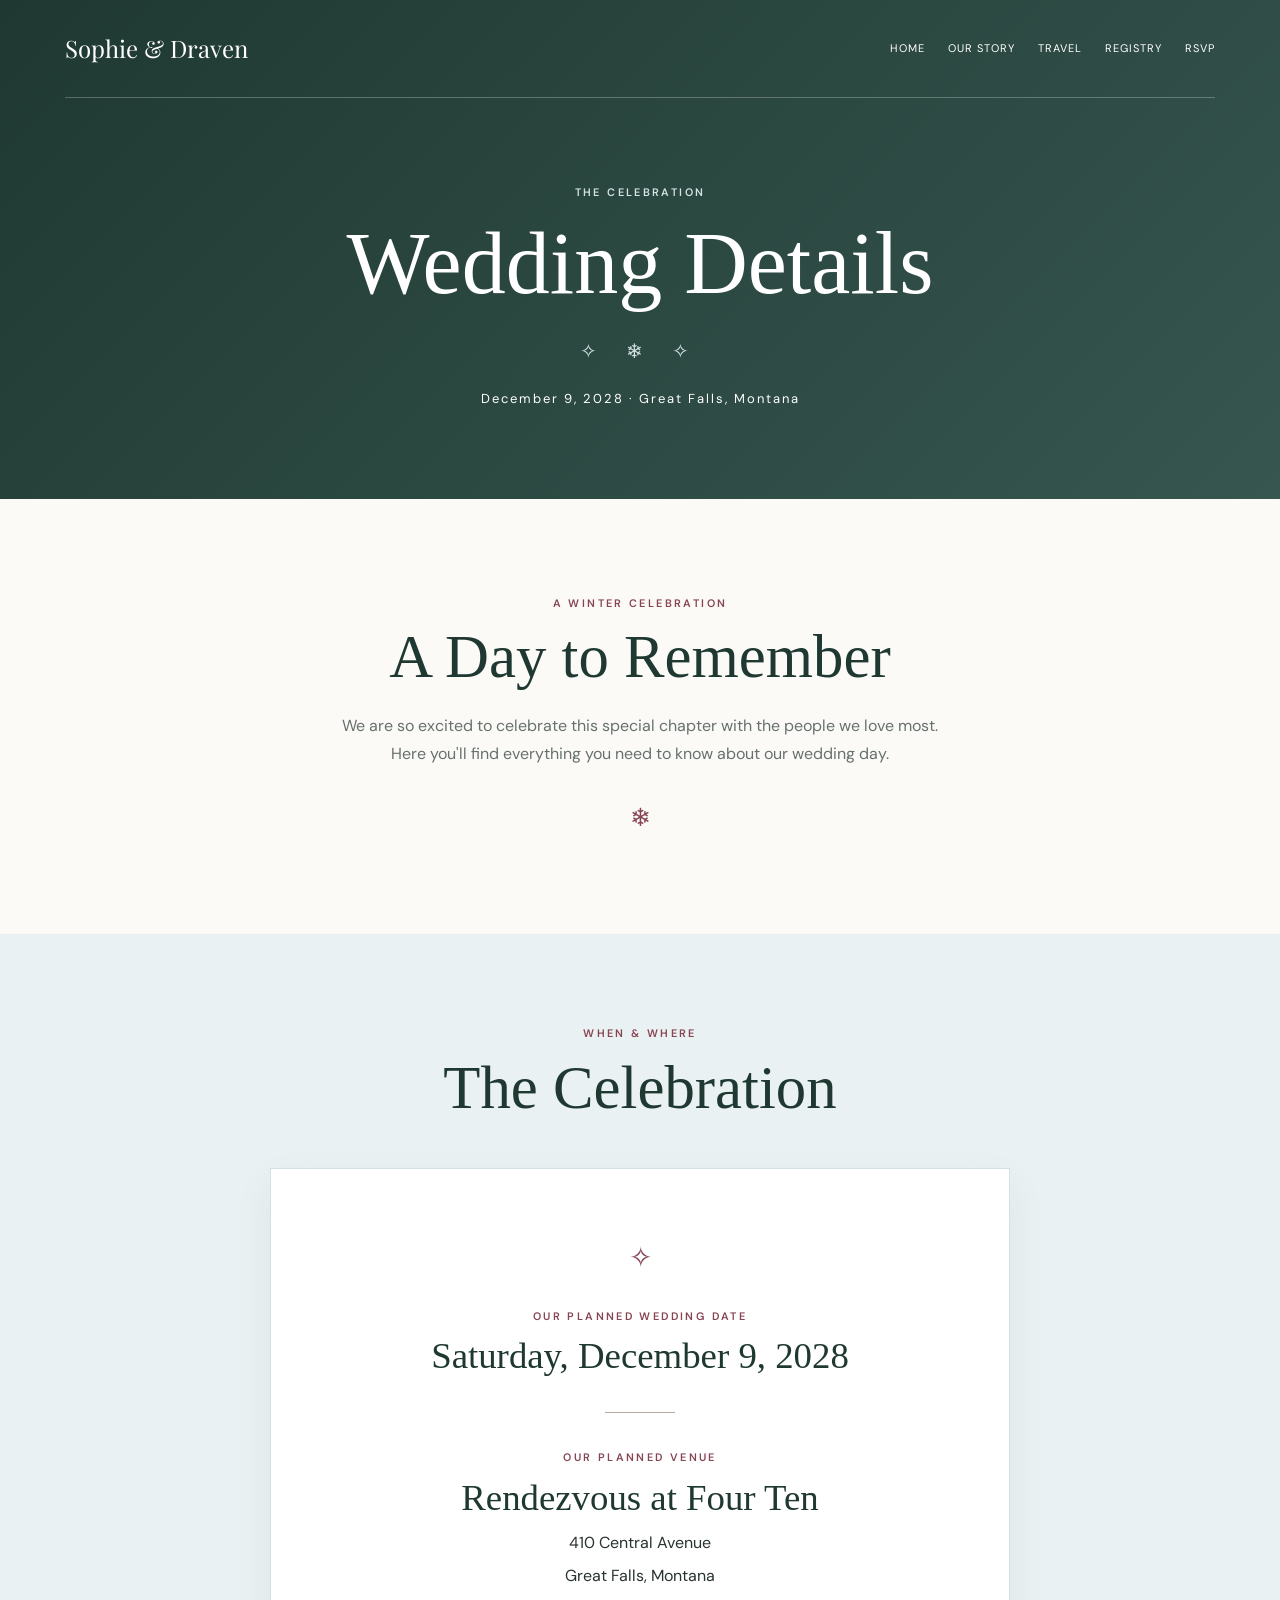
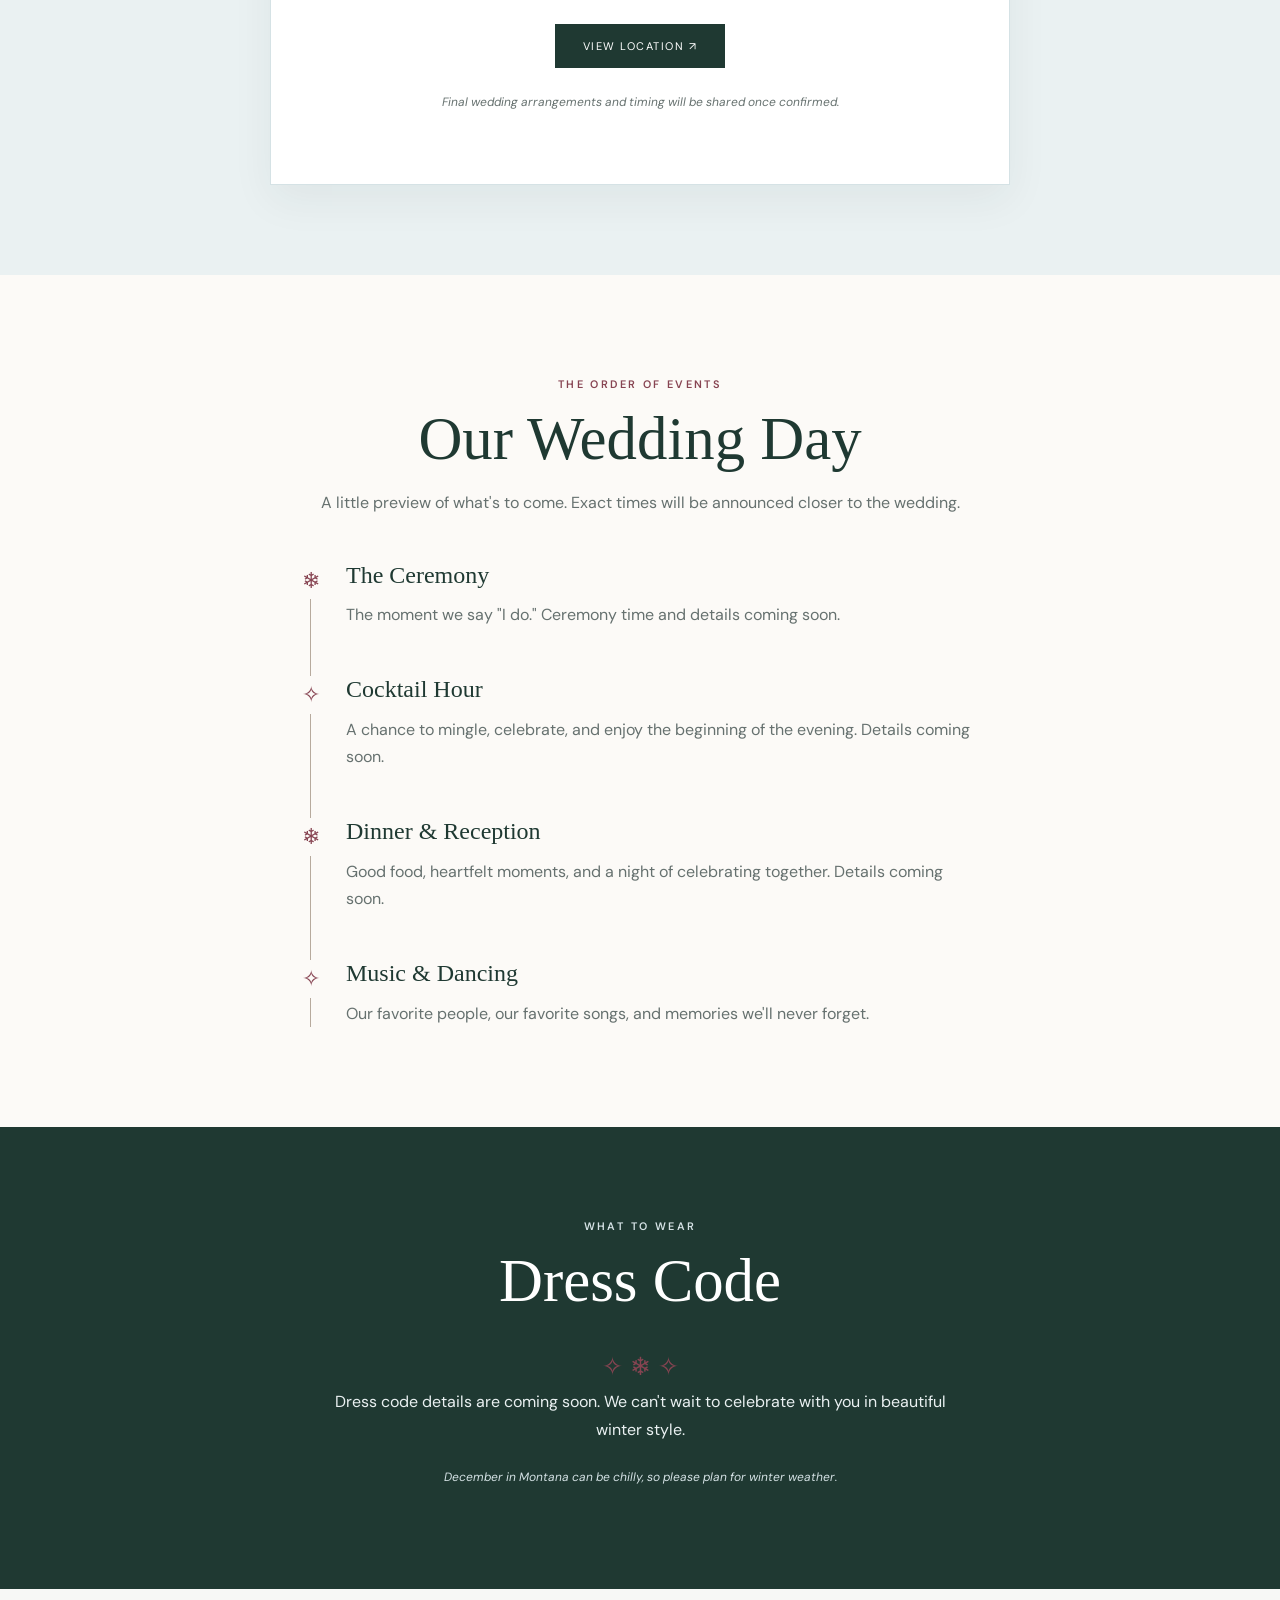
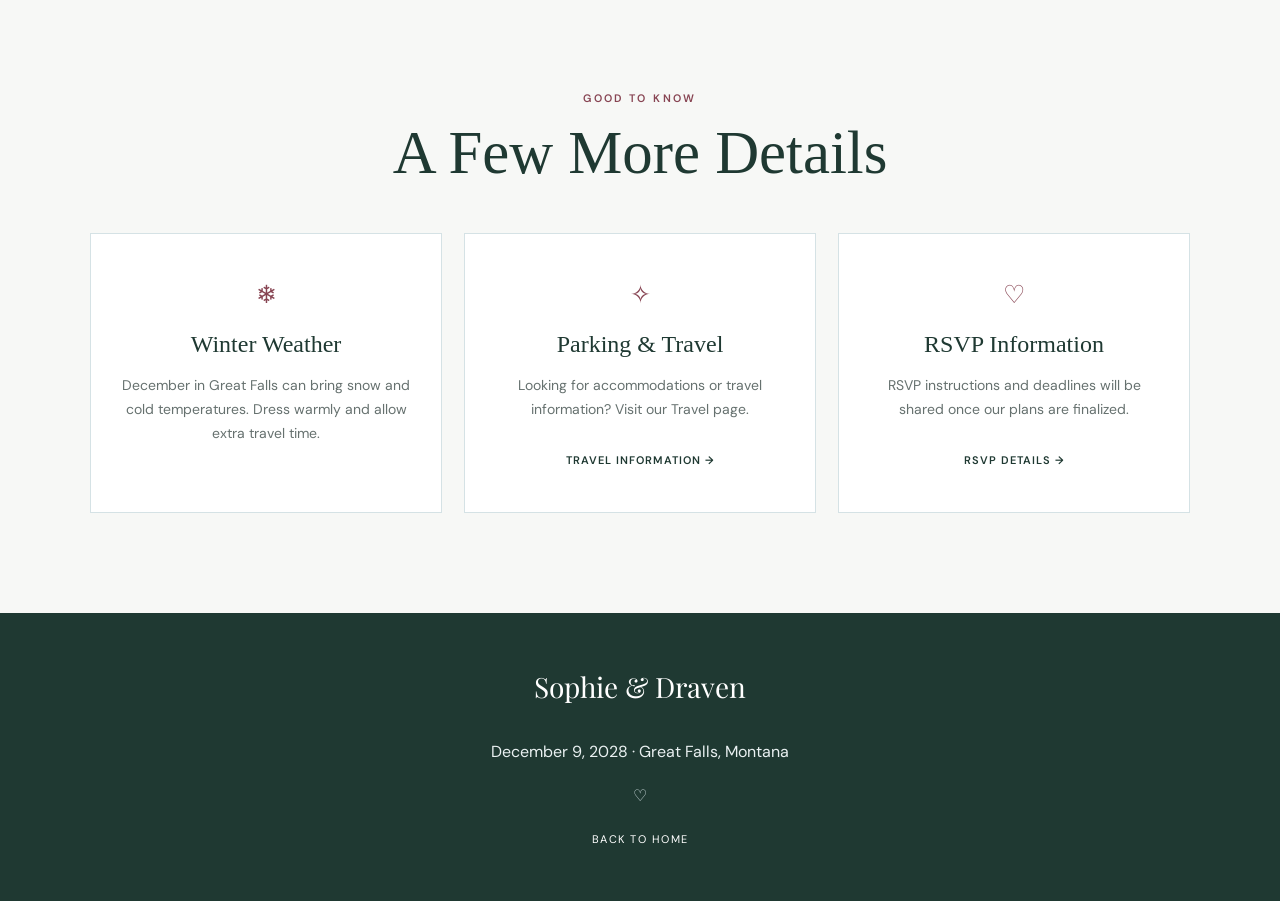
==== commit c46f9f6a: "pages.css" ====
--- a/details.html
+++ b/details.html
@@ -8,6 +8,7 @@
   <title>Wedding Details | Sophie & Draven</title>
 
   <link rel="stylesheet" href="pages.css">
+  <link rel="stylesheet" href="styles.css">
 
   <link href="https://fonts.googleapis.com/css2?family=DM+Sans:wght@400;500;600&family=Playfair+Display:wght@400;500;600&display=swap" rel="stylesheet">
 </head>
--- a/pages.css
+++ b/pages.css
@@ -463,4 +463,380 @@
   .rsvp-box {
     padding: 40px 25px;
   }
-}+}
+
+/* ==================================
+   WEDDING DETAILS PAGE
+   ================================== */
+
+.details-page-hero {
+  min-height: 430px;
+  padding: 0 25px 75px;
+  color: #fff;
+  background:
+    linear-gradient(135deg, #1f3932, #36564f);
+  text-align: center;
+}
+
+.details-page-nav {
+  max-width: 1150px;
+  margin: auto;
+  padding: 28px 0;
+  display: flex;
+  justify-content: space-between;
+  align-items: center;
+  gap: 20px;
+  border-bottom: 1px solid rgba(255,255,255,.25);
+}
+
+.details-page-logo {
+  font-family: "Playfair Display", serif;
+  font-size: 24px;
+  color: #fff;
+  text-decoration: none;
+}
+
+.details-page-links {
+  display: flex;
+  flex-wrap: wrap;
+  gap: 23px;
+}
+
+.details-page-links a {
+  color: #fff;
+  text-decoration: none;
+  font-size: 11px;
+  letter-spacing: 1px;
+  text-transform: uppercase;
+}
+
+.details-page-links a:hover {
+  color: #d5e2e5;
+}
+
+.details-page-heading {
+  padding-top: 85px;
+}
+
+.details-page-heading h1 {
+  color: #fff;
+  font-size: clamp(3.2rem, 7vw, 5.5rem);
+  margin: 12px 0;
+}
+
+.details-page-heading .eyebrow {
+  color: #d5e2e5;
+}
+
+.details-page-heading > p:last-child {
+  font-size: 13px;
+  letter-spacing: 2px;
+}
+
+.details-page-flourish {
+  color: #d5e2e5;
+  margin: 20px 0;
+  font-size: 20px;
+  letter-spacing: 12px;
+}
+
+/* INTRO */
+
+.details-page-intro {
+  padding: 95px 20px;
+  text-align: center;
+  background: #fcfaf7;
+}
+
+.details-page-intro h2,
+.details-page-section-heading h2,
+.details-page-dress h2 {
+  font-size: clamp(2.5rem, 5vw, 3.8rem);
+}
+
+.details-page-intro > p:not(.eyebrow) {
+  max-width: 630px;
+  margin: 20px auto;
+  color: #66716f;
+}
+
+.details-page-ornament {
+  color: #874452;
+  font-size: 25px;
+  margin-top: 30px;
+}
+
+/* SHARED SECTION HEADINGS */
+
+.details-page-section-heading {
+  text-align: center;
+  max-width: 650px;
+  margin: 0 auto 45px;
+}
+
+.details-page-section-heading > p:last-child {
+  color: #66716f;
+}
+
+/* VENUE */
+
+.details-page-venue {
+  padding: 90px 20px;
+  background: #eaf1f2;
+}
+
+.details-page-venue-card {
+  max-width: 740px;
+  margin: auto;
+  padding: 65px 25px;
+  background: #fff;
+  border: 1px solid #d5e2e5;
+  text-align: center;
+  box-shadow: 0 15px 40px rgba(31,57,50,.06);
+}
+
+.details-page-venue-card h3 {
+  font-size: clamp(1.7rem, 4vw, 2.3rem);
+  margin: 10px 0;
+}
+
+.details-page-venue-card > p {
+  margin-bottom: 6px;
+}
+
+.details-page-icon {
+  color: #874452;
+  font-size: 28px;
+  margin-bottom: 25px;
+}
+
+.details-page-line {
+  width: 70px;
+  height: 1px;
+  background: #b7aa9d;
+  margin: 35px auto;
+}
+
+.details-page-button {
+  display: inline-block;
+  padding: 13px 28px;
+  margin-top: 28px;
+  color: #fff;
+  background: #1f3932;
+  text-decoration: none;
+  font-size: 11px;
+  letter-spacing: 1.5px;
+}
+
+.details-page-note {
+  font-size: 12px;
+  color: #66716f;
+  margin-top: 24px;
+  font-style: italic;
+}
+
+/* TIMELINE */
+
+.details-page-schedule {
+  padding: 100px 20px;
+  background: #fcfaf7;
+}
+
+.details-page-timeline {
+  max-width: 660px;
+  margin: auto;
+  border-left: 1px solid #b7aa9d;
+  padding-left: 35px;
+}
+
+.details-page-event {
+  position: relative;
+  display: flex;
+  gap: 25px;
+  padding: 0 0 48px;
+}
+
+.details-page-event:last-child {
+  padding-bottom: 0;
+}
+
+.details-page-event-symbol {
+  position: absolute;
+  left: -49px;
+  top: 0;
+  background: #fcfaf7;
+  color: #874452;
+  font-size: 22px;
+  width: 27px;
+  text-align: center;
+}
+
+.details-page-event h3 {
+  font-size: 24px;
+  margin: 0 0 12px;
+}
+
+.details-page-event p {
+  color: #66716f;
+  margin: 0;
+}
+
+/* DRESS CODE */
+
+.details-page-dress {
+  background: #1f3932;
+  color: #fff;
+  text-align: center;
+  padding: 90px 20px;
+}
+
+.details-page-dress-inner {
+  max-width: 650px;
+  margin: auto;
+}
+
+.details-page-dress h2 {
+  color: #fff;
+}
+
+.details-page-dress .eyebrow {
+  color: #d5e2e5;
+}
+
+.details-page-dress p {
+  color: #eaf1f2;
+}
+
+.details-page-dress .details-page-note {
+  color: #d5e2e5;
+}
+
+/* ADDITIONAL DETAILS */
+
+.details-page-extra {
+  padding: 100px 20px;
+  background: #f7f8f6;
+}
+
+.details-page-extra-grid {
+  display: grid;
+  grid-template-columns: repeat(3, 1fr);
+  max-width: 1100px;
+  margin: auto;
+  gap: 22px;
+}
+
+.details-page-extra-card {
+  padding: 40px 28px;
+  background: #fff;
+  border: 1px solid #d5e2e5;
+  text-align: center;
+}
+
+.details-page-extra-card span {
+  font-size: 25px;
+  color: #874452;
+}
+
+.details-page-extra-card h3 {
+  font-size: 24px;
+  margin: 15px 0;
+}
+
+.details-page-extra-card p {
+  color: #66716f;
+  font-size: 14px;
+}
+
+.details-page-extra-card a {
+  display: inline-block;
+  margin-top: 15px;
+  color: #1f3932;
+  font-size: 11px;
+  font-weight: 600;
+  letter-spacing: 1px;
+  text-decoration: none;
+}
+
+/* FOOTER */
+
+.details-page-footer {
+  background: #1f3932;
+  color: #eaf1f2;
+  text-align: center;
+  padding: 50px 20px;
+}
+
+.details-page-footer-names {
+  font-family: "Playfair Display", serif;
+  font-size: 28px;
+  color: #fff;
+}
+
+.details-page-footer > span {
+  display: block;
+  margin: 15px;
+  color: #d5e2e5;
+}
+
+.details-page-footer > a {
+  color: #fff;
+  font-size: 11px;
+  letter-spacing: 1.5px;
+  text-decoration: none;
+}
+
+/* IPHONE & SMALL SCREENS */
+
+@media (max-width: 768px) {
+
+  .details-page-hero {
+    min-height: 380px;
+    padding: 0 18px 55px;
+  }
+
+  .details-page-nav {
+    flex-direction: column;
+    gap: 18px;
+  }
+
+  .details-page-links {
+    justify-content: center;
+    gap: 12px 18px;
+  }
+
+  .details-page-links a {
+    font-size: 10px;
+  }
+
+  .details-page-heading {
+    padding-top: 60px;
+  }
+
+  .details-page-intro,
+  .details-page-venue,
+  .details-page-schedule,
+  .details-page-extra {
+    padding: 65px 18px;
+  }
+
+  .details-page-venue-card {
+    padding: 45px 20px;
+  }
+
+  .details-page-extra-grid {
+    grid-template-columns: 1fr;
+  }
+
+  .details-page-timeline {
+    padding-left: 28px;
+  }
+
+  .details-page-event-symbol {
+    left: -42px;
+  }
+
+  .details-page-event {
+    gap: 12px;
+  }
+}
--- a/styles.css
+++ b/styles.css
@@ -0,0 +1,3297 @@
+/* =========================================================
+
+   SOPHIE & DRAVEN
+
+   WINTER WEDDING — DECEMBER 9, 2028
+
+========================================================= */
+
+:root {
+
+  --snow: #F7F8F6;
+
+  --ivory: #FCFAF7;
+
+  --winter: #EAF1F2;
+
+  --ice: #D5E2E5;
+
+  --ice-blue: #AFC7CC;
+
+
+
+  --pine: #1F3932;
+
+  --spruce: #36564F;
+
+
+
+  --cranberry: #874452;
+
+  --champagne: #B7AA9D;
+
+
+
+  --text: #293331;
+
+  --muted: #66716F;
+
+
+
+  --white: #FFFFFF;
+
+
+
+  --shadow-soft: 0 12px 35px rgba(31, 57, 50, 0.08);
+
+  --shadow-hover: 0 18px 45px rgba(31, 57, 50, 0.14);
+
+}
+
+/* =========================================================
+
+   RESET
+
+========================================================= */
+
+
+
+* {
+
+  box-sizing: border-box;
+
+}
+
+
+
+html {
+
+  scroll-behavior: smooth;
+
+}
+
+
+
+body {
+
+  margin: 0;
+
+  background: var(--snow);
+
+  color: var(--text);
+
+  font-family: "DM Sans", sans-serif;
+
+  line-height: 1.7;
+
+}
+
+
+
+a {
+
+  color: inherit;
+
+}
+
+
+
+button,
+
+a {
+
+  -webkit-tap-highlight-color: transparent;
+
+}
+
+
+
+/* =========================================================
+
+   TYPOGRAPHY
+
+========================================================= */
+
+
+
+h1,
+
+h2,
+
+h3,
+
+h4 {
+
+  font-family: "Cormorant Garamond", serif;
+
+  font-weight: 500;
+
+  line-height: 1.15;
+
+  color: var(--pine);
+
+}
+
+
+
+h2 {
+
+  margin: 0.35rem 0 1rem;
+
+  font-size: clamp(2.4rem, 5vw, 3.8rem);
+
+}
+
+
+
+p {
+
+  margin-top: 0;
+
+}
+
+
+
+.eyebrow {
+
+  margin: 0 0 0.65rem;
+
+  color: var(--cranberry);
+
+  font-size: 0.68rem;
+
+  font-weight: 600;
+
+  letter-spacing: 0.22em;
+
+  text-transform: uppercase;
+
+}
+
+
+
+/* =========================================================
+
+   HERO
+
+========================================================= */
+
+
+
+.hero {
+
+  position: relative;
+
+  min-height: 100vh;
+
+  display: flex;
+
+  flex-direction: column;
+
+  justify-content: space-between;
+
+  overflow: hidden;
+
+  color: var(--white);
+
+
+
+  background:
+
+    radial-gradient(circle at 15% 20%, rgba(184, 205, 208, 0.12) 0 1px, transparent 2px),
+
+    radial-gradient(circle at 75% 30%, rgba(255, 255, 255, 0.14) 0 1px, transparent 2px),
+
+    radial-gradient(circle at 40% 75%, rgba(255, 255, 255, 0.12) 0 1px, transparent 2px),
+
+    linear-gradient(135deg, #1E3530 0%, #29473F 48%, #203A35 100%);
+
+  background-size: 95px 95px, 130px 130px, 170px 170px, auto;
+
+}
+
+
+
+.hero::before,
+
+.hero::after {
+
+  content: "";
+
+  position: absolute;
+
+  pointer-events: none;
+
+  border-radius: 50%;
+
+  filter: blur(1px);
+
+}
+
+
+
+.hero::before {
+
+  width: 340px;
+
+  height: 340px;
+
+  top: -170px;
+
+  right: -90px;
+
+  background: rgba(220, 232, 232, 0.07);
+
+}
+
+
+
+.hero::after {
+
+  width: 280px;
+
+  height: 280px;
+
+  bottom: -150px;
+
+  left: -100px;
+
+  background: rgba(184, 205, 208, 0.06);
+
+}
+
+
+
+/* =========================================================
+
+   NAVIGATION
+
+========================================================= */
+
+
+
+.navigation {
+
+  position: relative;
+
+  z-index: 5;
+
+
+
+  width: 100%;
+
+  padding: 1.5rem 5vw;
+
+
+
+  display: flex;
+
+  align-items: center;
+
+  justify-content: space-between;
+
+
+
+  border-bottom: 1px solid rgba(255, 255, 255, 0.13);
+
+}
+
+
+
+.nav-logo {
+
+  color: var(--white);
+
+  text-decoration: none;
+
+
+
+  font-family: "Cormorant Garamond", serif;
+
+  font-size: 1.25rem;
+
+  letter-spacing: 0.08em;
+
+}
+
+
+
+.nav-links {
+
+  display: flex;
+
+  align-items: center;
+
+  gap: 2rem;
+
+}
+
+
+
+.nav-links a {
+
+  color: rgba(255, 255, 255, 0.88);
+
+  text-decoration: none;
+
+
+
+  font-size: 0.72rem;
+
+  font-weight: 500;
+
+  letter-spacing: 0.13em;
+
+  text-transform: uppercase;
+
+
+
+  transition: color 0.25s ease;
+
+}
+
+
+
+.nav-links a:hover {
+
+  color: var(--ice);
+
+}
+
+
+
+/* =========================================================
+
+   HERO CONTENT
+
+========================================================= */
+
+
+
+.hero-content {
+
+  position: relative;
+
+  z-index: 2;
+
+
+
+  width: min(900px, 90%);
+
+  margin: auto;
+
+
+
+  text-align: center;
+
+}
+
+
+
+.hero .eyebrow {
+
+  color: var(--ice);
+
+}
+
+
+
+.hero h1 {
+
+  margin: 0;
+
+
+
+  color: var(--white);
+
+  font-size: clamp(4rem, 10vw, 8rem);
+
+  letter-spacing: -0.025em;
+
+}
+
+
+
+.hero h1 span {
+
+  color: var(--ice-blue);
+
+  font-weight: 400;
+
+}
+
+
+
+.hero-subtitle {
+
+  margin: 1rem 0 1.4rem;
+
+
+
+  color: rgba(255, 255, 255, 0.9);
+
+  font-size: 0.78rem;
+
+  font-weight: 600;
+
+  letter-spacing: 0.3em;
+
+}
+
+
+
+.ornament {
+
+  margin: 0.5rem 0;
+
+
+
+  color: var(--ice-blue);
+
+  font-size: 1.15rem;
+
+}
+
+
+
+.wedding-date,
+
+.date-note,
+
+.countdown-date,
+
+.rsvp-date,
+
+.footer-date {
+
+  font-family: "Cormorant Garamond", serif;
+
+}
+
+.details-card h3 {
+
+  font-family: "Cormorant Garamond", serif;
+
+  font-size: 3.2rem;
+
+  font-weight: 500;
+
+  letter-spacing: 0.01em;
+
+}
+
+
+
+.hero-location {
+
+  margin-bottom: 2rem;
+
+
+
+  color: rgba(255, 255, 255, 0.72);
+
+  font-size: 0.85rem;
+
+  letter-spacing: 0.13em;
+
+  text-transform: uppercase;
+
+}
+
+
+
+/* =========================================================
+
+   BUTTON
+
+========================================================= */
+
+
+
+.button {
+
+  display: inline-block;
+
+
+
+  padding: 0.9rem 1.7rem;
+
+
+
+  border: 1px solid rgba(255, 255, 255, 0.45);
+
+  border-radius: 2px;
+
+
+
+  color: var(--white);
+
+  background: rgba(255, 255, 255, 0.08);
+
+
+
+  text-decoration: none;
+
+  font-size: 0.7rem;
+
+  font-weight: 600;
+
+  letter-spacing: 0.16em;
+
+  text-transform: uppercase;
+
+
+
+  backdrop-filter: blur(8px);
+
+
+
+  transition:
+
+*background* 0.25s ease,
+
+    border-color 0.25s ease,
+
+    transform 0.25s ease;
+
+}
+
+
+
+.button:hover {
+
+  background: rgba(255, 255, 255, 0.16);
+
+  border-color: rgba(255, 255, 255, 0.75);
+
+  transform: translateY(-2px);
+
+}
+
+
+
+.hero-bottom {
+
+  position: relative;
+
+  z-index: 2;
+
+
+
+  padding: 1.25rem;
+
+
+
+  border-top: 1px solid rgba(255, 255, 255, 0.12);
+
+
+
+  color: rgba(255, 255, 255, 0.62);
+
+  text-align: center;
+
+
+
+  font-size: 0.62rem;
+
+  font-weight: 600;
+
+  letter-spacing: 0.25em;
+
+}
+
+
+
+/* =========================================================
+
+   GENERAL SECTIONS
+
+========================================================= */
+
+
+
+.section {
+
+  position: relative;
+
+  padding: 6rem 1.5rem;
+
+}
+
+
+
+.section::before {
+
+  content: "✧";
+
+  position: absolute;
+
+  top: 2rem;
+
+  left: 50%;
+
+  transform: translateX(-50%);
+
+
+
+  color: rgba(184, 205, 208, 0.38);
+
+  font-size: 0.8rem;
+
+}
+
+
+
+/* =========================================================
+
+   STORY
+
+========================================================= */
+
+
+
+.story-section {
+
+  background: var(--snow);
+
+}
+
+
+
+.story-inner {
+
+  width: min(850px, 100%);
+
+  margin: 0 auto;
+
+  text-align: center;
+
+}
+
+
+
+.story-flourish,
+
+.details-flourish,
+
+.registry-flourish,
+
+.rsvp-flourish,
+
+.countdown-flourish {
+
+  display: flex;
+
+  align-items: center;
+
+  justify-content: center;
+
+  gap: 0.8rem;
+
+
+
+  margin: 1rem auto 1.8rem;
+
+}
+
+
+
+.story-flourish span:first-child,
+
+.story-flourish span:last-child,
+
+.details-flourish span:first-child,
+
+.details-flourish span:last-child,
+
+.registry-flourish span:first-child,
+
+.registry-flourish span:last-child,
+
+.rsvp-flourish span:first-child,
+
+.rsvp-flourish span:last-child,
+
+.countdown-flourish span:first-child,
+
+.countdown-flourish span:last-child {
+
+  width: 55px;
+
+  height: 1px;
+
+  background: var(--ice-blue);
+
+}
+
+
+
+.flourish-heart,
+
+.story-flourish span:nth-child(2),
+
+.details-flourish span:nth-child(2),
+
+.registry-flourish span:nth-child(2),
+
+.rsvp-flourish span:nth-child(2),
+
+.countdown-flourish span:nth-child(2) {
+
+  color: var(--cranberry);
+
+  font-size: 0.8rem;
+
+}
+
+
+
+.story-tagline {
+
+  margin: 0 0 2rem;
+
+
+
+  color: var(--spruce);
+
+  font-family: "Cormorant Garamond", serif;
+
+  font-size: 1.25rem;
+
+  font-style: italic;
+
+}
+
+
+
+.story-letter {
+
+  position: relative;
+
+
+
+  padding: clamp(2rem, 5vw, 3.5rem);
+
+
+
+  border: 1px solid rgba(184, 205, 208, 0.7);
+
+  border-radius: 3px;
+
+
+
+  background: rgba(255, 255, 255, 0.65);
+
+
+
+  box-shadow: var(--shadow-soft);
+
+
+
+  text-align: left;
+
+}
+
+
+
+.story-letter::before {
+
+  content: "❄";
+
+  position: absolute;
+
+  top: 1rem;
+
+  right: 1.25rem;
+
+
+
+  color: var(--ice-blue);
+
+  font-size: 0.9rem;
+
+}
+
+
+
+.story-letter p {
+
+  color: #555D5D;
+
+  font-size: 0.95rem;
+
+}
+
+
+
+.story-dropcap::first-letter {
+
+  float: left;
+
+
+
+  margin: 0.08em 0.08em 0 0;
+
+
+
+  color: var(--cranberry);
+
+  font-family: "Cormorant Garamond", serif;
+
+  font-size: 4rem;
+
+  line-height: 0.8;
+
+}
+
+
+
+.story-ending {
+
+  margin-top: 2rem;
+
+
+
+  color: var(--pine) !important;
+
+  font-family: "Cormorant Garamond", serif;
+
+  font-size: 1.1rem !important;
+
+  font-style: italic;
+
+}
+
+
+
+.story-signoff {
+
+  display: flex;
+
+  justify-content: center;
+
+  gap: 0.7rem;
+
+
+
+  margin-top: 2rem;
+
+  padding-top: 1.5rem;
+
+
+
+  border-top: 1px solid rgba(184, 205, 208, 0.55);
+
+
+
+  color: var(--spruce);
+
+  font-family: "Cormorant Garamond", serif;
+
+  font-style: italic;
+
+}
+
+
+
+.signoff-heart {
+
+  color: var(--cranberry);
+
+}
+
+
+
+.story-bottom-note {
+
+  display: flex;
+
+  justify-content: center;
+
+  align-items: center;
+
+  gap: 1rem;
+
+
+
+  margin-top: 2rem;
+
+
+
+  color: var(--muted);
+
+  font-size: 0.8rem;
+
+  font-style: italic;
+
+}
+
+
+
+.story-bottom-note p {
+
+  margin: 0;
+
+}
+
+
+
+.story-sparkle {
+
+  color: var(--ice-blue);
+
+}
+
+
+
+/* =========================================================
+
+   COUNTDOWN
+
+========================================================= */
+
+
+
+.countdown-section {
+
+  position: relative;
+
+  overflow: hidden;
+
+
+
+  padding: 5.5rem 1.5rem;
+
+
+
+  background:
+
+    linear-gradient(
+
+      135deg,
+
+      var(--winter) 0%,
+
+      var(--ice) 100%
+
+    );
+
+
+
+  text-align: center;
+
+}
+
+
+
+.countdown-section::before,
+
+.countdown-section::after {
+
+  position: absolute;
+
+
+
+  color: rgba(64, 93, 89, 0.08);
+
+  font-size: 9rem;
+
+}
+
+
+
+.countdown-section::before {
+
+  content: "❄";
+
+  top: -2rem;
+
+  left: 5%;
+
+}
+
+
+
+.countdown-section::after {
+
+  content: "❄";
+
+  right: 5%;
+
+  bottom: -2rem;
+
+}
+
+
+
+.countdown-inner {
+
+  position: relative;
+
+  z-index: 1;
+
+
+
+  width: min(900px, 100%);
+
+  margin: 0 auto;
+
+}
+
+
+
+.countdown-section h2 {
+
+  color: var(--pine);
+
+}
+
+
+
+.countdown-date {
+
+  margin-bottom: 2.3rem;
+
+
+
+  color: var(--spruce);
+
+  font-size: 0.75rem;
+
+  font-weight: 600;
+
+  letter-spacing: 0.18em;
+
+}
+
+
+
+.countdown {
+
+  display: flex;
+
+  align-items: center;
+
+  justify-content: center;
+
+  gap: 1.3rem;
+
+}
+
+
+
+.countdown-unit {
+
+  min-width: 95px;
+
+}
+
+
+
+.countdown-number {
+
+  display: block;
+
+
+
+  color: var(--pine);
+
+  font-family: "Cormorant Garamond", serif;
+
+  font-size: clamp(2.8rem, 7vw, 4.7rem);
+
+  line-height: 1;
+
+}
+
+
+
+.countdown-label {
+
+  display: block;
+
+
+
+  margin-top: 0.65rem;
+
+
+
+  color: var(--muted);
+
+  font-size: 0.62rem;
+
+  font-weight: 600;
+
+  letter-spacing: 0.18em;
+
+}
+
+
+
+.countdown-divider {
+
+  padding-bottom: 1.3rem;
+
+
+
+  color: var(--cranberry);
+
+  font-size: 1.3rem;
+
+}
+
+
+
+/* =========================================================
+
+   WEDDING DETAILS
+
+========================================================= */
+
+
+
+.details-section {
+
+  background: var(--ivory);
+
+}
+
+
+
+.details-inner {
+
+  width: min(1050px, 100%);
+
+  margin: 0 auto;
+
+  text-align: center;
+
+}
+
+
+
+.details-intro {
+
+  width: min(620px, 100%);
+
+  margin: 0 auto 2.5rem;
+
+
+
+  color: var(--muted);
+
+}
+
+
+
+.details-main-card {
+
+  position: relative;
+
+
+
+  width: min(700px, 100%);
+
+  margin: 0 auto 2rem;
+
+  padding: 3rem 2rem;
+
+
+
+  border: 1px solid var(--ice-blue);
+
+  border-radius: 4px;
+
+
+
+  background: var(--snow);
+
+
+
+  box-shadow: var(--shadow-soft);
+
+}
+
+
+
+.detail-label,
+
+.detail-card-label,
+
+.travel-card-label,
+
+.fund-label {
+
+  margin-bottom: 0.5rem;
+
+
+
+  color: var(--cranberry);
+
+  font-size: 0.63rem;
+
+  font-weight: 600;
+
+  letter-spacing: 0.2em;
+
+  text-transform: uppercase;
+
+}
+
+
+
+.details-main-card h3 {
+
+  margin: 0 0 0.5rem;
+
+
+
+  font-size: clamp(2rem, 4vw, 2.8rem);
+
+}
+
+
+
+.venue-name {
+
+  margin-bottom: 0.15rem;
+
+
+
+  color: var(--spruce);
+
+  font-family: "Cormorant Garamond", serif;
+
+  font-size: 1.25rem;
+
+}
+
+
+
+.venue-location {
+
+  color: var(--muted);
+
+}
+
+
+
+.date-note {
+
+  display: flex;
+
+  justify-content: center;
+
+  align-items: center;
+
+  gap: 0.8rem;
+
+
+
+  margin-top: 1.5rem;
+
+  padding-top: 1.3rem;
+
+
+
+  border-top: 1px solid var(--ice);
+
+
+
+  color: var(--spruce);
+
+  font-size: 0.7rem;
+
+  font-weight: 600;
+
+  letter-spacing: 0.14em;
+
+}
+
+
+
+.date-note-heart {
+
+  color: var(--cranberry);
+
+}
+
+
+
+.detail-cards {
+
+  display: grid;
+
+  grid-template-columns: repeat(3, 1fr);
+
+  gap: 1.25rem;
+
+}
+
+
+
+.detail-card {
+
+  padding: 2rem 1.5rem;
+
+
+
+  border: 1px solid rgba(184, 205, 208, 0.7);
+
+  border-radius: 3px;
+
+
+
+  background: var(--white);
+
+
+
+  box-shadow: var(--shadow-soft);
+
+
+
+  transition:
+
+    transform 0.25s ease,
+
+    box-shadow 0.25s ease;
+
+}
+
+
+
+.detail-card:hover {
+
+  transform: translateY(-4px);
+
+  box-shadow: var(--shadow-hover);
+
+}
+
+
+
+.detail-icon {
+
+  margin-bottom: 1rem;
+
+
+
+  color: var(--cranberry);
+
+  font-size: 1.3rem;
+
+}
+
+
+
+.detail-card h4 {
+
+  margin: 0 0 0.8rem;
+
+
+
+  font-size: 1.35rem;
+
+}
+
+
+
+.detail-card p:last-child {
+
+  margin-bottom: 0;
+
+
+
+  color: var(--muted);
+
+  font-size: 0.88rem;
+
+}
+
+
+
+.details-bottom {
+
+  margin-top: 2rem;
+
+
+
+  color: var(--muted);
+
+  font-size: 0.8rem;
+
+  font-style: italic;
+
+}
+
+
+
+/* =========================================================
+
+   TRAVEL
+
+========================================================= */
+
+
+
+.travel-section {
+
+  background: var(--winter);
+
+}
+
+
+
+.travel-inner {
+
+  width: min(1100px, 100%);
+
+  margin: 0 auto;
+
+  text-align: center;
+
+}
+
+
+
+.travel-intro {
+
+  width: min(700px, 100%);
+
+  margin: 0 auto 2.5rem;
+
+
+
+  color: var(--muted);
+
+}
+
+
+
+.travel-cards {
+
+  display: grid;
+
+  grid-template-columns: repeat(3, 1fr);
+
+  gap: 1.25rem;
+
+}
+
+
+
+.travel-card {
+
+  padding: 2rem 1.5rem;
+
+
+
+  border: 1px solid rgba(184, 205, 208, 0.85);
+
+  border-radius: 3px;
+
+
+
+  background: rgba(255, 255, 255, 0.7);
+
+
+
+  box-shadow: var(--shadow-soft);
+
+}
+
+
+
+.travel-icon {
+
+  margin-bottom: 1rem;
+
+
+
+  color: var(--spruce);
+
+  font-size: 1.35rem;
+
+}
+
+
+
+.travel-card h3 {
+
+  margin: 0 0 0.7rem;
+
+
+
+  font-size: 1.4rem;
+
+}
+
+
+
+.travel-card p {
+
+  color: var(--muted);
+
+  font-size: 0.88rem;
+
+}
+
+
+
+.travel-detail {
+
+  margin-bottom: 0;
+
+
+
+  color: var(--spruce) !important;
+
+  font-size: 0.78rem !important;
+
+  font-weight: 600;
+
+}
+
+
+
+.stay-section {
+
+  margin-top: 4rem;
+
+  padding: 3rem;
+
+
+
+  border: 1px solid rgba(184, 205, 208, 0.7);
+
+  background: rgba(255, 255, 255, 0.55);
+
+}
+
+
+
+.stay-section h3,
+
+.while-here h3 {
+
+  margin: 0.3rem 0 0.8rem;
+
+
+
+  font-size: 2rem;
+
+}
+
+
+
+.stay-intro,
+
+.while-here-intro {
+
+  color: var(--muted);
+
+}
+
+
+
+.hotel-list {
+
+  display: grid;
+
+  grid-template-columns: repeat(3, 1fr);
+
+  gap: 1rem;
+
+
+
+  margin-top: 2rem;
+
+}
+
+
+
+.hotel-item {
+
+  padding: 1.3rem;
+
+
+
+  border-top: 1px solid var(--ice-blue);
+
+}
+
+
+
+.hotel-item h4 {
+
+  margin: 0 0 0.5rem;
+
+
+
+  font-size: 1.1rem;
+
+}
+
+
+
+.hotel-item p {
+
+  margin: 0;
+
+
+
+  color: var(--muted);
+
+  font-size: 0.82rem;
+
+}
+
+
+
+.while-here {
+
+  margin-top: 4rem;
+
+}
+
+
+
+.favorite-list {
+
+  width: min(800px, 100%);
+
+  margin: 2rem auto 0;
+
+
+
+  text-align: left;
+
+}
+
+
+
+.favorite-item {
+
+  display: flex;
+
+  gap: 1.3rem;
+
+
+
+  padding: 1.3rem 0;
+
+
+
+  border-bottom: 1px solid rgba(184, 205, 208, 0.65);
+
+}
+
+
+
+.favorite-number {
+
+  color: var(--cranberry);
+
+  font-family: "Cormorant Garamond", serif;
+
+  font-size: 1.15rem;
+
+}
+
+
+
+.favorite-item h4 {
+
+  margin: 0 0 0.3rem;
+
+
+
+  font-size: 1.05rem;
+
+}
+
+
+
+.favorite-item p {
+
+  margin: 0;
+
+
+
+  color: var(--muted);
+
+  font-size: 0.83rem;
+
+}
+
+
+
+.winter-note {
+
+  display: flex;
+
+  justify-content: center;
+
+  align-items: center;
+
+  gap: 1rem;
+
+
+
+  width: min(750px, 100%);
+
+  margin: 3rem auto 0;
+
+  padding: 1.3rem 1.5rem;
+
+
+
+  border: 1px solid var(--ice-blue);
+
+  background: rgba(255, 255, 255, 0.65);
+
+
+
+  color: var(--muted);
+
+  font-size: 0.82rem;
+
+  font-style: italic;
+
+}
+
+
+
+.winter-note span {
+
+  color: var(--spruce);
+
+  font-size: 1.1rem;
+
+}
+
+
+
+.winter-note p {
+
+  margin: 0;
+
+}
+
+
+
+/* =========================================================
+
+   REGISTRY
+
+========================================================= */
+
+
+
+.registry-section {
+
+  background: var(--ivory);
+
+}
+
+
+
+.registry-inner {
+
+  width: min(1000px, 100%);
+
+  margin: 0 auto;
+
+  text-align: center;
+
+}
+
+
+
+.registry-intro,
+
+.registry-intro-second {
+
+  width: min(680px, 100%);
+
+  margin: 0 auto 0.8rem;
+
+
+
+  color: var(--muted);
+
+}
+
+
+
+.fund-cards {
+
+  display: grid;
+
+  grid-template-columns: repeat(2, 1fr);
+
+  gap: 1.5rem;
+
+
+
+  margin-top: 2.5rem;
+
+}
+
+
+
+.fund-card {
+
+  padding: 2.5rem 2rem;
+
+
+
+  border: 1px solid rgba(184, 205, 208, 0.8);
+
+  border-radius: 3px;
+
+
+
+  background: var(--snow);
+
+
+
+  box-shadow: var(--shadow-soft);
+
+
+
+  transition:
+
+    transform 0.25s ease,
+
+    box-shadow 0.25s ease;
+
+}
+
+
+
+.fund-card:hover {
+
+  transform: translateY(-4px);
+
+  box-shadow: var(--shadow-hover);
+
+}
+
+
+
+.fund-icon {
+
+  margin-bottom: 1rem;
+
+
+
+  color: var(--cranberry);
+
+  font-size: 1.4rem;
+
+}
+
+
+
+.fund-card h3 {
+
+  margin: 0 0 0.8rem;
+
+
+
+  font-size: 1.7rem;
+
+}
+
+
+
+.fund-card > p:not(.fund-label) {
+
+  color: var(--muted);
+
+  font-size: 0.88rem;
+
+}
+
+
+
+.fund-button {
+
+  display: inline-block;
+
+
+
+  margin-top: 0.8rem;
+
+  padding: 0.8rem 1.25rem;
+
+
+
+  border: 1px solid var(--spruce);
+
+
+
+  color: var(--spruce);
+
+  text-decoration: none;
+
+
+
+  font-size: 0.68rem;
+
+  font-weight: 600;
+
+  letter-spacing: 0.12em;
+
+  text-transform: uppercase;
+
+
+
+  transition: all 0.25s ease;
+
+}
+
+
+
+.fund-button:hover {
+
+  background: var(--spruce);
+
+  color: var(--white);
+
+}
+
+
+
+.in-person-gift {
+
+  display: flex;
+
+  align-items: center;
+
+  gap: 1rem;
+
+
+
+  width: min(700px, 100%);
+
+  margin: 2rem auto;
+
+  padding: 1.4rem 1.5rem;
+
+
+
+  border-left: 2px solid var(--ice-blue);
+
+
+
+  background: var(--winter);
+
+
+
+  text-align: left;
+
+}
+
+
+
+.gift-icon {
+
+  color: var(--cranberry);
+
+  font-size: 1.25rem;
+
+}
+
+
+
+.gift-title {
+
+  margin-bottom: 0.15rem;
+
+
+
+  color: var(--pine);
+
+  font-family: "Cormorant Garamond", serif;
+
+  font-size: 1.05rem;
+
+}
+
+
+
+.in-person-gift p:last-child {
+
+  margin: 0;
+
+
+
+  color: var(--muted);
+
+  font-size: 0.8rem;
+
+}
+
+
+
+.registry-bottom {
+
+  margin-top: 2.5rem;
+
+  padding-top: 2rem;
+
+
+
+  border-top: 1px solid var(--ice);
+
+
+
+  color: var(--muted);
+
+  font-family: "Cormorant Garamond", serif;
+
+  font-style: italic;
+
+}
+
+
+
+.registry-bottom span {
+
+  display: block;
+
+
+
+  margin-top: 0.6rem;
+
+
+
+  color: var(--cranberry);
+
+}
+
+
+
+/* =========================================================
+
+   RSVP
+
+========================================================= */
+
+
+
+.rsvp-section {
+
+  background:
+
+    linear-gradient(
+
+      135deg,
+
+      var(--winter),
+
+      var(--snow)
+
+    );
+
+}
+
+
+
+.rsvp-inner {
+
+  width: min(850px, 100%);
+
+  margin: 0 auto;
+
+  text-align: center;
+
+}
+
+
+
+.rsvp-intro {
+
+  width: min(600px, 100%);
+
+  margin: 0 auto 2rem;
+
+
+
+  color: var(--muted);
+
+}
+
+
+
+.rsvp-card {
+
+  position: relative;
+
+
+
+  padding: 3.2rem 2rem;
+
+
+
+  border: 1px solid var(--ice-blue);
+
+  border-radius: 4px;
+
+
+
+  background: rgba(255, 255, 255, 0.72);
+
+
+
+  box-shadow: var(--shadow-soft);
+
+}
+
+
+
+.rsvp-icon {
+
+  color: var(--cranberry);
+
+  font-size: 1.5rem;
+
+}
+
+
+
+.rsvp-card h3 {
+
+  margin: 0.8rem 0 1rem;
+
+
+
+  font-size: 2rem;
+
+}
+
+
+
+.rsvp-card p {
+
+  width: min(550px, 100%);
+
+  margin-left: auto;
+
+  margin-right: auto;
+
+
+
+  color: var(--muted);
+
+}
+
+
+
+.rsvp-note {
+
+  font-size: 0.82rem;
+
+  font-style: italic;
+
+}
+
+
+
+.rsvp-date {
+
+  display: flex;
+
+  justify-content: center;
+
+  flex-wrap: wrap;
+
+  gap: 0.7rem;
+
+
+
+  margin-top: 2rem;
+
+  padding-top: 1.5rem;
+
+
+
+  border-top: 1px solid var(--ice);
+
+
+
+  color: var(--spruce);
+
+  font-size: 0.7rem;
+
+  font-weight: 600;
+
+  letter-spacing: 0.14em;
+
+}
+
+
+
+.rsvp-bottom {
+
+  margin-top: 2rem;
+
+
+
+  color: var(--cranberry);
+
+  font-family: "Cormorant Garamond", serif;
+
+  font-style: italic;
+
+}
+
+
+
+/* =========================================================
+
+   FOOTER
+
+========================================================= */
+
+
+
+.footer {
+
+  position: relative;
+
+
+
+  padding: 4rem 1.5rem 3rem;
+
+
+
+  background:
+
+    radial-gradient(
+
+      circle at 50% 0%,
+
+      rgba(184, 205, 208, 0.08),
+
+      transparent 45%
+
+    ),
+
+    var(--pine);
+
+
+
+  color: var(--white);
+
+
+
+  text-align: center;
+
+}
+
+
+
+.footer-flourish {
+
+  display: flex;
+
+  justify-content: center;
+
+  align-items: center;
+
+  gap: 0.8rem;
+
+
+
+  margin-bottom: 1.5rem;
+
+}
+
+
+
+.footer-flourish span:first-child,
+
+.footer-flourish span:last-child {
+
+  width: 50px;
+
+  height: 1px;
+
+  background: rgba(184, 205, 208, 0.5);
+
+}
+
+
+
+.footer-flourish span:nth-child(2) {
+
+  color: var(--ice-blue);
+
+}
+
+
+
+.footer-names {
+
+  margin-bottom: 0.4rem;
+
+
+
+  font-family: "Cormorant Garamond", serif;
+
+  font-size: 1.5rem;
+
+  letter-spacing: 0.1em;
+
+}
+
+
+
+.footer-date {
+
+  margin-bottom: 1rem;
+
+
+
+  color: var(--ice-blue);
+
+  font-size: 0.68rem;
+
+  font-weight: 600;
+
+  letter-spacing: 0.17em;
+
+}
+
+
+
+.footer-message {
+
+  margin: 0.5rem 0 0;
+
+
+
+  color: rgba(255, 255, 255, 0.9);
+
+
+
+  font-family: "DM Sans", sans-serif;
+
+  font-size: 0.9rem;
+
+  letter-spacing: 0.03em;
+
+}
+
+
+
+.footer-heart {
+
+  margin: 1rem 0 0;
+
+
+
+  color: var(--cranberry);
+
+  font-size: 1.1rem;
+
+}
+
+/* =========================
+
+   COUNTDOWN
+
+\========================= */
+
+
+
+.countdown-section {
+
+  background: var(--winter);
+
+  padding: 6rem 1.5rem;
+
+  text-align: center;
+
+  position: relative;
+
+  overflow: hidden;
+
+}
+
+
+
+.countdown-section::before,
+
+.countdown-section::after {
+
+  content: "✦";
+
+  position: absolute;
+
+  color: var(--ice-blue);
+
+  font-size: 2rem;
+
+  opacity: 0.55;
+
+}
+
+
+
+.countdown-section::before {
+
+  top: 2.5rem;
+
+  left: 12%;
+
+}
+
+
+
+.countdown-section::after {
+
+  bottom: 2.5rem;
+
+  right: 12%;
+
+}
+
+
+
+.countdown-inner {
+
+  max-width: 900px;
+
+  margin: 0 auto;
+
+}
+
+
+
+.countdown-eyebrow {
+
+  margin: 0 0 1rem;
+
+  color: var(--cranberry);
+
+  font-family: "DM Sans", sans-serif;
+
+  font-size: 0.72rem;
+
+  font-weight: 600;
+
+  letter-spacing: 0.22em;
+
+}
+
+
+
+.countdown-title {
+
+  display: flex;
+
+  align-items: center;
+
+  justify-content: center;
+
+  gap: 1.25rem;
+
+}
+
+
+
+.countdown-title span {
+
+  width: 55px;
+
+  height: 1px;
+
+  background: var(--ice-blue);
+
+}
+
+
+
+.countdown-title h2 {
+
+  margin: 0;
+
+  color: var(--pine);
+
+  font-family: "Cormorant Garamond", serif;
+
+  font-size: clamp(2.3rem, 5vw, 3.5rem);
+
+  font-weight: 500;
+
+}
+
+
+
+.countdown-date {
+
+  margin: 1.25rem 0 3rem;
+
+  color: var(--spruce);
+
+  font-family: "DM Sans", sans-serif;
+
+  font-size: 0.72rem;
+
+  font-weight: 600;
+
+  letter-spacing: 0.18em;
+
+}
+
+
+
+.countdown {
+
+  display: flex;
+
+  align-items: center;
+
+  justify-content: center;
+
+  gap: clamp(1.5rem, 5vw, 4rem);
+
+  margin: 0 auto;
+
+}
+
+
+
+.countdown-unit {
+
+  display: flex;
+
+  flex-direction: column;
+
+  align-items: center;
+
+  justify-content: center;
+
+  min-width: 90px;
+
+}
+
+
+
+.countdown-number {
+
+  color: var(--pine);
+
+  font-family: "Cormorant Garamond", serif;
+
+  font-size: clamp(3rem, 6vw, 4.5rem);
+
+  font-weight: 500;
+
+  line-height: 1;
+
+}
+
+
+
+.countdown-label {
+
+  margin-top: 0.6rem;
+
+  color: var(--muted);
+
+  font-family: "DM Sans", sans-serif;
+
+  font-size: 0.65rem;
+
+  font-weight: 600;
+
+  letter-spacing: 0.18em;
+
+}
+
+
+
+.countdown-divider {
+
+  color: var(--cranberry);
+
+  font-size: 0.8rem;
+
+  margin-top: -1rem;
+
+}
+
+
+
+@media (max-width: 650px) {
+
+  .countdown-section {
+
+    padding: 4.5rem 1rem;
+
+  }
+
+
+
+  .countdown {
+
+    gap: 0.8rem;
+
+  }
+
+
+
+  .countdown-unit {
+
+    min-width: 65px;
+
+  }
+
+
+
+  .countdown-divider {
+
+    font-size: 0.65rem;
+
+  }
+
+
+
+  .countdown-title span {
+
+    width: 30px;
+
+  }
+
+}
+
+/* =========================================================
+   FINAL POLISH
+========================================================= */
+
+.wedding-date {
+  font-family: "Cormorant Garamond", serif;
+  font-size: clamp(1.55rem, 3vw, 2rem);
+  font-weight: 500;
+  letter-spacing: 0.08em;
+}
+
+.date-note,
+.rsvp-date,
+.footer-date {
+  font-family: "DM Sans", sans-serif;
+}
+
+.details-main-card h3 {
+  font-family: "Cormorant Garamond", serif;
+  font-weight: 500;
+  letter-spacing: 0;
+}
+
+.venue-name {
+  font-family: "Cormorant Garamond", serif;
+}
+
+.footer-message {
+  color: #F8FAF8;
+  opacity: 1;
+}
+
+@media (max-width: 800px) {
+  .detail-cards,
+  .travel-cards {
+    grid-template-columns: 1fr;
+  }
+
+  .hotel-list {
+    grid-template-columns: 1fr;
+  }
+
+  .fund-cards {
+    grid-template-columns: 1fr;
+  }
+
+  .nav-links {
+    gap: 1rem;
+  }
+}
+
+@media (max-width: 480px) {
+  .navigation {
+    padding: 1.1rem 1.25rem;
+  }
+
+  .nav-links {
+    display: none;
+  }
+
+  .hero h1 {
+    font-size: clamp(3.2rem, 16vw, 5rem);
+  }
+
+  .section {
+    padding: 4.5rem 1rem;
+  }
+
+  .details-main-card {
+    padding: 2.4rem 1.25rem;
+  }
+
+  .story-letter {
+    padding: 1.7rem 1.35rem;
+  }
+}
+
+/* If you have the original mountain hero image, save it as mountain.jpg
+   beside index.html and styles.css to display it. */
+.hero {
+  background-image:
+    linear-gradient(rgba(20, 42, 38, .38), rgba(20, 42, 38, .52)),
+    url("mountain.jpg");
+  background-position: center;
+  background-size: cover;
+  background-color: #29473f;
+}
+
+/* Winter detail update: replace the large hero circles with subtle
+   snowflakes and evergreen silhouettes. */
+.hero::before,
+.hero::after {
+  display: none;
+}
+
+.hero {
+  background-image:
+    url("winter-details.svg"),
+    linear-gradient(135deg, rgba(30,53,48,.82), rgba(41,71,63,.78) 48%, rgba(32,58,53,.86)),
+    url("mountain.jpg");
+  background-size: cover, cover, cover;
+  background-position: center, center, center;
+  background-repeat: no-repeat;
+  background-color: #29473f;
+}
+
+/* ==========================
+   IPHONE / MOBILE DESIGN
+   ========================== */
+
+@media screen and (max-width: 768px) {
+
+  html, body {
+    width: 100%;
+    overflow-x: hidden;
+  }
+
+  /* Mountain hero */
+  .hero {
+    min-height: 100svh;
+    padding: 0 16px;
+    background-position: center;
+  }
+
+  .hero-content {
+    width: 100%;
+    padding: 70px 10px;
+    text-align: center;
+  }
+
+  .hero-content h1 {
+    font-size: clamp(3rem, 12vw, 4.8rem);
+    line-height: 1.1;
+  }
+
+  .hero-subtitle,
+  .wedding-date,
+  .hero-location {
+    letter-spacing: 2px;
+    line-height: 1.6;
+  }
+
+  /* Navigation */
+  .navigation {
+    width: 100%;
+    padding: 20px 10px;
+  }
+
+  .nav-logo {
+    font-size: 1.2rem;
+  }
+
+  /* Wedding countdown */
+  .countdown-section {
+    padding: 60px 16px;
+  }
+
+  .countdown {
+    display: flex;
+    justify-content: center;
+    align-items: center;
+    gap: 5px;
+  }
+
+  .countdown-unit {
+    min-width: 0;
+    flex: 1;
+  }
+
+  .countdown-number {
+    font-size: clamp(1.9rem, 9vw, 3rem);
+  }
+
+  .countdown-label {
+    font-size: 0.55rem;
+    letter-spacing: 1px;
+  }
+
+  .countdown-divider {
+    font-size: 1rem;
+  }
+
+  /* Wedding sections */
+  .section {
+    padding: 65px 18px;
+  }
+
+  .section h2 {
+    font-size: clamp(2rem, 9vw, 3rem);
+  }
+
+  /* Cards */
+  .detail-cards,
+  .travel-cards,
+  .hotel-list,
+  .fund-cards {
+    display: grid;
+    grid-template-columns: 1fr;
+    gap: 18px;
+  }
+
+  .story-letter,
+  .details-main-card,
+  .detail-card,
+  .travel-card,
+  .hotel-item,
+  .fund-card,
+  .rsvp-card {
+    width: 100%;
+    max-width: 100%;
+    padding: 25px 20px;
+  }
+
+  /* Buttons */
+  .button,
+  .fund-button {
+    max-width: 100%;
+    min-height: 44px;
+    text-align: center;
+  }
+
+  /* Footer */
+  .footer {
+    padding: 40px 18px;
+    text-align: center;
+  }
+}
+
+/* Mobile navigation */
+
+@media screen and (max-width: 768px) {
+
+  .nav-links {
+    display: flex;
+    flex-wrap: wrap;
+    justify-content: center;
+    gap: 10px 16px;
+  }
+
+  .navigation {
+    flex-direction: column;
+    gap: 14px;
+  }
+
+  .nav-links a {
+    font-size: 0.65rem;
+    white-space: nowrap;
+  }
+}
+
+/* ==================================
+   WEDDING DETAILS PAGE
+   ================================== */
+
+.details-page-hero {
+  min-height: 430px;
+  padding: 0 25px 75px;
+  color: #fff;
+  background:
+    linear-gradient(135deg, #1f3932, #36564f);
+  text-align: center;
+}
+
+.details-page-nav {
+  max-width: 1150px;
+  margin: auto;
+  padding: 28px 0;
+  display: flex;
+  justify-content: space-between;
+  align-items: center;
+  gap: 20px;
+  border-bottom: 1px solid rgba(255,255,255,.25);
+}
+
+.details-page-logo {
+  font-family: "Playfair Display", serif;
+  font-size: 24px;
+  color: #fff;
+  text-decoration: none;
+}
+
+.details-page-links {
+  display: flex;
+  flex-wrap: wrap;
+  gap: 23px;
+}
+
+.details-page-links a {
+  color: #fff;
+  text-decoration: none;
+  font-size: 11px;
+  letter-spacing: 1px;
+  text-transform: uppercase;
+}
+
+.details-page-links a:hover {
+  color: #d5e2e5;
+}
+
+.details-page-heading {
+  padding-top: 85px;
+}
+
+.details-page-heading h1 {
+  color: #fff;
+  font-size: clamp(3.2rem, 7vw, 5.5rem);
+  margin: 12px 0;
+}
+
+.details-page-heading .eyebrow {
+  color: #d5e2e5;
+}
+
+.details-page-heading > p:last-child {
+  font-size: 13px;
+  letter-spacing: 2px;
+}
+
+.details-page-flourish {
+  color: #d5e2e5;
+  margin: 20px 0;
+  font-size: 20px;
+  letter-spacing: 12px;
+}
+
+/* INTRO */
+
+.details-page-intro {
+  padding: 95px 20px;
+  text-align: center;
+  background: #fcfaf7;
+}
+
+.details-page-intro h2,
+.details-page-section-heading h2,
+.details-page-dress h2 {
+  font-size: clamp(2.5rem, 5vw, 3.8rem);
+}
+
+.details-page-intro > p:not(.eyebrow) {
+  max-width: 630px;
+  margin: 20px auto;
+  color: #66716f;
+}
+
+.details-page-ornament {
+  color: #874452;
+  font-size: 25px;
+  margin-top: 30px;
+}
+
+/* SHARED SECTION HEADINGS */
+
+.details-page-section-heading {
+  text-align: center;
+  max-width: 650px;
+  margin: 0 auto 45px;
+}
+
+.details-page-section-heading > p:last-child {
+  color: #66716f;
+}
+
+/* VENUE */
+
+.details-page-venue {
+  padding: 90px 20px;
+  background: #eaf1f2;
+}
+
+.details-page-venue-card {
+  max-width: 740px;
+  margin: auto;
+  padding: 65px 25px;
+  background: #fff;
+  border: 1px solid #d5e2e5;
+  text-align: center;
+  box-shadow: 0 15px 40px rgba(31,57,50,.06);
+}
+
+.details-page-venue-card h3 {
+  font-size: clamp(1.7rem, 4vw, 2.3rem);
+  margin: 10px 0;
+}
+
+.details-page-venue-card > p {
+  margin-bottom: 6px;
+}
+
+.details-page-icon {
+  color: #874452;
+  font-size: 28px;
+  margin-bottom: 25px;
+}
+
+.details-page-line {
+  width: 70px;
+  height: 1px;
+  background: #b7aa9d;
+  margin: 35px auto;
+}
+
+.details-page-button {
+  display: inline-block;
+  padding: 13px 28px;
+  margin-top: 28px;
+  color: #fff;
+  background: #1f3932;
+  text-decoration: none;
+  font-size: 11px;
+  letter-spacing: 1.5px;
+}
+
+.details-page-note {
+  font-size: 12px;
+  color: #66716f;
+  margin-top: 24px;
+  font-style: italic;
+}
+
+/* TIMELINE */
+
+.details-page-schedule {
+  padding: 100px 20px;
+  background: #fcfaf7;
+}
+
+.details-page-timeline {
+  max-width: 660px;
+  margin: auto;
+  border-left: 1px solid #b7aa9d;
+  padding-left: 35px;
+}
+
+.details-page-event {
+  position: relative;
+  display: flex;
+  gap: 25px;
+  padding: 0 0 48px;
+}
+
+.details-page-event:last-child {
+  padding-bottom: 0;
+}
+
+.details-page-event-symbol {
+  position: absolute;
+  left: -49px;
+  top: 0;
+  background: #fcfaf7;
+  color: #874452;
+  font-size: 22px;
+  width: 27px;
+  text-align: center;
+}
+
+.details-page-event h3 {
+  font-size: 24px;
+  margin: 0 0 12px;
+}
+
+.details-page-event p {
+  color: #66716f;
+  margin: 0;
+}
+
+/* DRESS CODE */
+
+.details-page-dress {
+  background: #1f3932;
+  color: #fff;
+  text-align: center;
+  padding: 90px 20px;
+}
+
+.details-page-dress-inner {
+  max-width: 650px;
+  margin: auto;
+}
+
+.details-page-dress h2 {
+  color: #fff;
+}
+
+.details-page-dress .eyebrow {
+  color: #d5e2e5;
+}
+
+.details-page-dress p {
+  color: #eaf1f2;
+}
+
+.details-page-dress .details-page-note {
+  color: #d5e2e5;
+}
+
+/* ADDITIONAL DETAILS */
+
+.details-page-extra {
+  padding: 100px 20px;
+  background: #f7f8f6;
+}
+
+.details-page-extra-grid {
+  display: grid;
+  grid-template-columns: repeat(3, 1fr);
+  max-width: 1100px;
+  margin: auto;
+  gap: 22px;
+}
+
+.details-page-extra-card {
+  padding: 40px 28px;
+  background: #fff;
+  border: 1px solid #d5e2e5;
+  text-align: center;
+}
+
+.details-page-extra-card span {
+  font-size: 25px;
+  color: #874452;
+}
+
+.details-page-extra-card h3 {
+  font-size: 24px;
+  margin: 15px 0;
+}
+
+.details-page-extra-card p {
+  color: #66716f;
+  font-size: 14px;
+}
+
+.details-page-extra-card a {
+  display: inline-block;
+  margin-top: 15px;
+  color: #1f3932;
+  font-size: 11px;
+  font-weight: 600;
+  letter-spacing: 1px;
+  text-decoration: none;
+}
+
+/* FOOTER */
+
+.details-page-footer {
+  background: #1f3932;
+  color: #eaf1f2;
+  text-align: center;
+  padding: 50px 20px;
+}
+
+.details-page-footer-names {
+  font-family: "Playfair Display", serif;
+  font-size: 28px;
+  color: #fff;
+}
+
+.details-page-footer > span {
+  display: block;
+  margin: 15px;
+  color: #d5e2e5;
+}
+
+.details-page-footer > a {
+  color: #fff;
+  font-size: 11px;
+  letter-spacing: 1.5px;
+  text-decoration: none;
+}
+
+/* IPHONE & SMALL SCREENS */
+
+@media (max-width: 768px) {
+
+  .details-page-hero {
+    min-height: 380px;
+    padding: 0 18px 55px;
+  }
+
+  .details-page-nav {
+    flex-direction: column;
+    gap: 18px;
+  }
+
+  .details-page-links {
+    justify-content: center;
+    gap: 12px 18px;
+  }
+
+  .details-page-links a {
+    font-size: 10px;
+  }
+
+  .details-page-heading {
+    padding-top: 60px;
+  }
+
+  .details-page-intro,
+  .details-page-venue,
+  .details-page-schedule,
+  .details-page-extra {
+    padding: 65px 18px;
+  }
+
+  .details-page-venue-card {
+    padding: 45px 20px;
+  }
+
+  .details-page-extra-grid {
+    grid-template-columns: 1fr;
+  }
+
+  .details-page-timeline {
+    padding-left: 28px;
+  }
+
+  .details-page-event-symbol {
+    left: -42px;
+  }
+
+  .details-page-event {
+    gap: 12px;
+  }
+}
